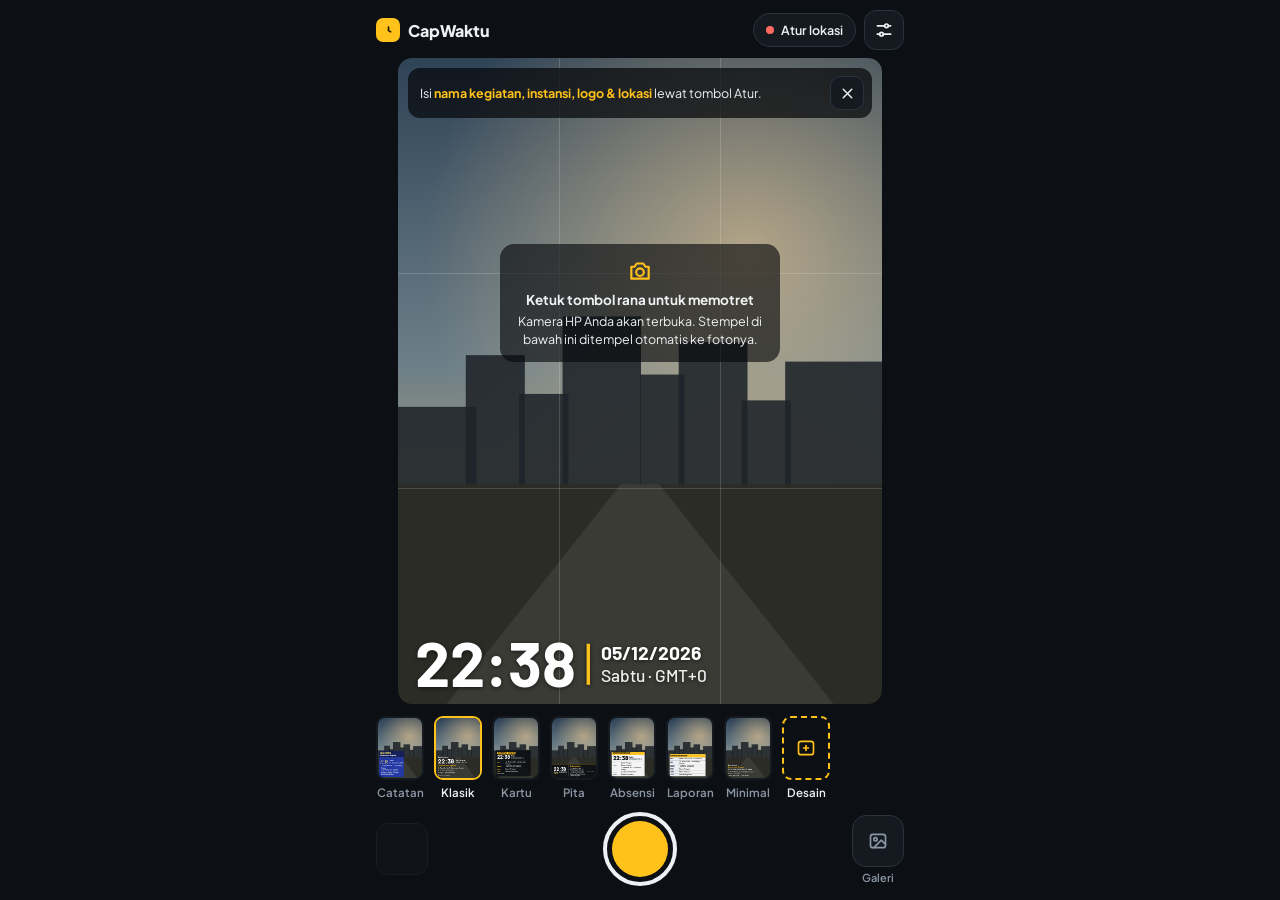
==== index.html @ 161a7d28 "Add files via upload" ====
<!doctype html>
<html lang="id">
<head>
<meta charset="utf-8">
<meta name="viewport" content="width=device-width,initial-scale=1,viewport-fit=cover">
<title>CapWaktu</title>
<meta name="claude:viewport-fit-sides" content="cover">
<meta name="description" content="Kamera dengan stempel waktu, tanggal, lokasi GPS, logo dan catatan kegiatan.">
<meta name="theme-color" content="#0c0f13">
<meta name="mobile-web-app-capable" content="yes">
<meta name="apple-mobile-web-app-capable" content="yes">
<meta name="apple-mobile-web-app-title" content="CapWaktu">
<meta name="apple-mobile-web-app-status-bar-style" content="black-translucent">
<link rel="manifest" href="./manifest.webmanifest" data-pwa>
<link rel="icon" type="image/png" href="./icons/favicon.png" data-pwa>
<link rel="apple-touch-icon" href="./icons/apple-touch-icon.png" data-pwa>
  <script type="module" crossorigin src="./assets/index-JF1z8cP9.js"></script>
  <link rel="stylesheet" crossorigin href="./assets/style-B7QjRZEV.css">
</head>
<body>
<div class="app" id="app">
  <header class="top" id="top">
    <div class="brand"><span class="mark"><svg viewBox="0 0 24 24"><path d="M12 6.5V12l3.5 2.2"/></svg></span><span class="brand-name">CapWaktu</span></div>
    <button class="install" id="installBtn" type="button" hidden><svg class="i" viewBox="0 0 24 24"><path d="M12 4v10M8 10l4 4 4-4M6 20h12"/></svg>Pasang</button>
    <button class="chip" id="locChip" type="button" data-state="wait" aria-label="Status lokasi, buka pengaturan lokasi"><span class="dot"></span><span id="locText">Mencari GPS…</span></button>
    <button class="icon-btn" id="openSet" type="button" aria-label="Atur isi stempel"><svg class="i" viewBox="0 0 24 24"><path d="M4 7h9M17 7h3M4 17h3M11 17h9"/><circle cx="15" cy="7" r="2.2"/><circle cx="9" cy="17" r="2.2"/></svg></button>
  </header>

  <main class="stage" id="stage">
    <div class="frame" id="frame">
      <canvas id="backdrop" aria-hidden="true"></canvas>
      <video id="video" playsinline muted hidden></video>
      <div class="grid" aria-hidden="true"></div>
      <canvas id="overlay" role="img" aria-label="Pratinjau stempel waktu dan lokasi"></canvas>
      <div class="nocam" id="noCam">
        <svg class="i" viewBox="0 0 24 24"><path d="M4 8h3l2-3h6l2 3h3v11H4z"/><circle cx="12" cy="13" r="3.5"/></svg>
        <b>Ketuk tombol rana untuk memotret</b>
        Kamera HP Anda akan terbuka. Stempel di bawah ini ditempel otomatis ke fotonya.
      </div>
      <button class="time-badge" id="timeBadge" type="button" hidden aria-label="Waktu manual aktif, ketuk untuk mengubah"><svg class="i" viewBox="0 0 24 24"><circle cx="12" cy="12" r="8.5"/><path d="M12 7.5V12l3 2"/></svg><span id="timeBadgeText">Waktu manual</span></button>
      <div class="tip" id="tip" hidden>
        <button class="go" id="tipGo" type="button">Isi <b>nama kegiatan, instansi, logo &amp; lokasi</b> lewat tombol Atur.</button>
        <button class="icon-btn sm" id="tipX" type="button" aria-label="Tutup petunjuk"><svg class="i" viewBox="0 0 24 24"><path d="M6 6l12 12M18 6L6 18"/></svg></button>
      </div>
      <button class="icon-btn flip" id="flipBtn" type="button" aria-label="Ganti kamera depan/belakang" hidden><svg class="i" viewBox="0 0 24 24"><path d="M20 11a8 8 0 0 0-14.3-4.9L4 8M4 3v5h5M4 13a8 8 0 0 0 14.3 4.9L20 16M20 21v-5h-5"/></svg></button>
      <div class="busy" id="busy" hidden><span>Memproses foto…</span></div>
      <div class="flash" id="flash"></div>
    </div>
  </main>

  <div class="tpls" id="tplStrip" aria-label="Pilih template stempel"></div>

  <div class="controls">
    <button class="thumb" id="thumbBtn" type="button" aria-label="Lihat hasil foto" disabled><img id="thumbImg" alt="" hidden><span class="count" id="thumbCount" hidden>0</span></button>
    <button class="shutter" id="shutter" type="button" aria-label="Ambil foto"><span></span></button>
    <div class="side-r">
      <button class="icon-btn" id="galBtn" type="button" aria-label="Pilih foto dari galeri"><svg class="i" viewBox="0 0 24 24"><rect x="3" y="4" width="18" height="16" rx="3"/><circle cx="9" cy="10" r="2"/><path d="M21 16l-5-5-9 9"/></svg></button>
      Galeri
    </div>
  </div>

  <input type="file" id="camInput" accept="image/*" capture="environment" hidden>
  <input type="file" id="galInput" accept="image/*" multiple hidden>
  <input type="file" id="logoInput" accept="image/*" hidden>
</div>

<!-- settings sheet -->
<div class="sheet-wrap" id="settings" hidden>
  <div class="scrim" data-close></div>
  <section class="sheet" role="dialog" aria-modal="true" aria-labelledby="setTitle">
    <div class="sheet-head">
      <h2 id="setTitle">Isi stempel</h2>
      <button class="btn sm" id="toShare" type="button"><svg class="i" viewBox="0 0 24 24"><circle cx="18" cy="5.5" r="2.5"/><circle cx="6" cy="12" r="2.5"/><circle cx="18" cy="18.5" r="2.5"/><path d="M8.2 10.8l7.6-4.1M8.2 13.2l7.6 4.1"/></svg>Bagikan</button>
      <button class="btn primary sm" id="setDone" type="button" data-close>Selesai</button>
    </div>
    <div class="sheet-body">
      <fieldset class="group" id="tplFieldsGroup" hidden>
        <legend id="tplFieldsTitle">Isian template</legend>
        <div class="stack-col" id="tplFields"></div>
      </fieldset>

      <fieldset class="group" id="timeGroup">
        <legend>Waktu</legend>
        <div class="seg" id="timeSeg">
          <button type="button" data-mode="auto" aria-pressed="true">Otomatis</button>
          <button type="button" data-mode="manual" aria-pressed="false">Manual</button>
        </div>
        <div class="two" id="timeFields" hidden>
          <label class="field">Tanggal<input id="f_date" type="date"></label>
          <label class="field">Jam<input id="f_time" type="time"></label>
        </div>
        <button class="btn sm" id="timeNow" type="button" hidden>Isi dengan waktu sekarang</button>
        <p class="note" id="timeNote"></p>
      </fieldset>

      <fieldset class="group">
        <legend>Kegiatan</legend>
        <label class="field">Judul / nama kegiatan<input id="f_title" type="text" placeholder="mis. Distribusi MBG" autocomplete="off"></label>
        <label class="field">Petugas<input id="f_petugas" type="text" placeholder="Nama petugas" autocomplete="off"></label>
        <label class="field">Catatan<textarea id="f_note" rows="2" placeholder="mis. Menu hari ini: nasi, ayam, sayur bening"></textarea></label>
      </fieldset>

      <fieldset class="group">
        <legend>Instansi</legend>
        <label class="field">Nama instansi<input id="f_instansi" type="text" placeholder="mis. SPPG Desa Sukamaju" autocomplete="off"></label>
        <div class="logo-row">
          <div class="logo-prev" id="logoPrev">Logo</div>
          <button class="btn sm" id="logoBtn" type="button">Unggah logo</button>
          <button class="btn sm ghost" id="logoDel" type="button" hidden>Hapus logo</button>
        </div>
      </fieldset>

      <fieldset class="group" id="locGroup">
        <legend>Lokasi</legend>
        <div class="seg" id="modeSeg">
          <button type="button" data-mode="auto" aria-pressed="false">GPS otomatis</button>
          <button type="button" data-mode="manual" aria-pressed="false">Manual</button>
        </div>
        <p class="note" id="gpsNote"></p>
        <label class="field">Alamat / nama lokasi<textarea id="f_address" rows="3" placeholder="mis. Jl. Merdeka No. 12, Desa Sukamaju, Kec. Cibeber, Kab. Cianjur"></textarea></label>
        <button class="btn sm" id="geoBtn" type="button" hidden><svg class="i" viewBox="0 0 24 24"><circle cx="12" cy="12" r="7"/><path d="M12 2v3M12 19v3M2 12h3M19 12h3"/></svg>Isi alamat dari GPS</button>
        <div class="two">
          <label class="field">Latitude<input id="f_lat" type="text" inputmode="decimal" placeholder="-6.200000" autocomplete="off"></label>
          <label class="field">Longitude<input id="f_lng" type="text" inputmode="decimal" placeholder="106.816666" autocomplete="off"></label>
        </div>
        <p class="note" id="coordHint">Koordinat boleh dikosongkan. Bisa ditempel langsung dari Google Maps (contoh: -6.175392, 106.827153).</p>
        <div class="row">
          <input id="f_placeName" type="text" placeholder="Nama tempat, mis. Dapur SPPG" autocomplete="off" aria-label="Nama tempat untuk disimpan">
          <button class="btn sm" id="savePlace" type="button">Simpan tempat</button>
        </div>
        <div class="places" id="places"></div>
      </fieldset>

      <fieldset class="group">
        <legend>Tampilan</legend>
        <div class="lbl">Warna aksen</div>
        <div class="swatches" id="swatches"></div>
        <div class="lbl">Posisi stempel</div>
        <div class="seg" id="posSeg"></div>
        <div class="lbl"><span>Ukuran stempel</span><span id="scaleVal">100%</span></div>
        <input type="range" id="f_scale" min="70" max="150" step="5" value="100" aria-label="Ukuran stempel">
        <div class="lbl">Format tanggal</div>
        <div class="seg" id="dateSeg"></div>
        <div class="lbl">Tampilkan di stempel</div>
        <div class="toggles" id="toggles"></div>
      </fieldset>

      <fieldset class="group">
        <legend>Penyimpanan</legend>
        <button class="switch" id="autoSave" type="button" role="switch" aria-checked="true"><span>Simpan otomatis ke HP setelah memotret</span><i aria-hidden="true"></i></button>
        <p class="note" id="saveNote"></p>
      </fieldset>

      <fieldset class="group" id="shareGroup">
        <legend>Bagikan template</legend>
        <p class="note">Kirim template beserta isinya ke rekan kerja. Rekan cukup membuka link di HP-nya, lalu ketuk <b>Pakai template ini</b>.</p>
        <label class="field">Template yang dibagikan<select id="shareTpl"></select></label>
        <div class="lbl">Ikut dibagikan</div>
        <div class="toggles" id="shareInc"></div>
        <p class="note">Selalu ikut: desain, warna, posisi, ukuran, format tanggal, dan bagian yang ditampilkan. Lokasi tidak ikut.</p>
        <div class="row">
          <button class="btn primary grow" id="shareGo" type="button">Bagikan…</button>
          <button class="btn" id="shareCopy" type="button">Salin link</button>
          <button class="btn" id="shareFile" type="button">File</button>
        </div>
        <textarea class="code" id="shareOut" rows="3" readonly hidden aria-label="Link atau kode template"></textarea>
      </fieldset>

      <fieldset class="group">
        <legend>Template saya</legend>
        <div class="places" id="myTpls"></div>
        <button class="btn sm" id="toStudio" type="button">Buka studio desain</button>
      </fieldset>
    </div>
  </section>
</div>

<!-- design studio: generator and ways to design your own -->
<div class="sheet-wrap" id="studio" hidden>
  <div class="scrim" data-sclose></div>
  <section class="sheet" role="dialog" aria-modal="true" aria-labelledby="stTitle">
    <div class="sheet-head">
      <h2 id="stTitle">Studio desain</h2>
      <button class="btn sm" id="stClose" type="button" data-sclose>Tutup</button>
    </div>
    <div class="sheet-body">
      <fieldset class="group">
        <legend>Generator desain</legend>
        <p class="note">Tanpa login dan tetap jalan tanpa internet. Pilih warna, ketuk desain yang disukai, lalu pakai langsung atau rapikan dulu di editor.</p>
        <div class="pal-row" id="genPal"></div>
        <div class="gen-grid" id="genGrid"></div>
        <div class="row">
          <button class="btn" id="genMore" type="button">Acak lagi</button>
          <button class="btn primary grow" id="genUse" type="button" disabled>Pakai</button>
          <button class="btn" id="genEdit" type="button" disabled>Edit</button>
        </div>
      </fieldset>
      <fieldset class="group">
        <legend>Rancang sendiri</legend>
        <div class="opt-list">
          <button class="opt" id="optBlank" type="button"><b>Editor desain</b><span>Susun jam, tanggal, lokasi, bentuk, ikon, dan logo sesuka Anda. Geser dengan jari, atur warna dan huruf.</span></button>
          <button class="opt" id="optTrace" type="button"><b>Jiplak dari gambar contoh</b><span>Pakai screenshot Timemark atau desain lain sebagai panduan transparan. Warna bisa diambil langsung dari contoh, lalu taruh teks otomatis di atasnya.</span></button>
          <button class="opt" id="optCanva" type="button"><b>Impor dari Canva / aplikasi desain</b><span>Desain latar stempel di Canva, PicsArt, atau aplikasi lain, unduh sebagai PNG/JPG/SVG, lalu jam dan lokasi otomatis ditaruh di atasnya.</span></button>
        </div>
      </fieldset>
      <fieldset class="group">
        <legend>Impor desain / template</legend>
        <p class="note">Dari file (.txt / .json), link, atau kode yang dibagikan dari CapWaktu lain.</p>
        <button class="btn sm" id="stFileBtn" type="button">Pilih file desain</button>
        <textarea class="code" id="stCode" rows="3" placeholder="Tempel link atau kode CAPWAKTU…" aria-label="Link atau kode template"></textarea>
        <button class="btn sm" id="stImport" type="button">Impor</button>
      </fieldset>
    </div>
  </section>
</div>
<!-- a template shared by a colleague -->
<div class="sheet-wrap" id="shareIn" hidden>
  <div class="scrim" data-iclose></div>
  <section class="sheet" role="dialog" aria-modal="true" aria-labelledby="inTitle">
    <div class="sheet-head">
      <h2 id="inTitle">Template dari rekan</h2>
      <button class="btn sm" type="button" data-iclose>Batal</button>
    </div>
    <div class="sheet-body">
      <canvas class="in-prev" id="inPrev" width="600" height="450" role="img" aria-label="Pratinjau template"></canvas>
      <p class="note" id="inInfo"></p>
      <button class="btn primary" id="inUse" type="button">Pakai template ini</button>
    </div>
  </section>
</div>
<input type="file" id="stFile" accept=".txt,.json,text/plain,application/json" hidden>
<input type="file" id="imgPick" accept="image/png,image/jpeg,image/webp,image/svg+xml,image/*" hidden>

<!-- design editor -->
<div class="editor" id="editor" hidden role="dialog" aria-modal="true" aria-label="Editor desain">
  <div class="ed-top">
    <button class="icon-btn" id="edBack" type="button" aria-label="Tutup editor"><svg class="i" viewBox="0 0 24 24"><path d="M15 5l-7 7 7 7"/></svg></button>
    <input class="ed-name" id="edName" type="text" aria-label="Nama desain" autocomplete="off">
    <button class="icon-btn sm" id="edUndo" type="button" aria-label="Urungkan"><svg class="i" viewBox="0 0 24 24"><path d="M9 14L4 9l5-5M4 9h10a6 6 0 0 1 0 12h-3"/></svg></button>
    <button class="icon-btn sm" id="edRedo" type="button" aria-label="Ulangi"><svg class="i" viewBox="0 0 24 24"><path d="M15 14l5-5-5-5M20 9H10a6 6 0 0 0 0 12h3"/></svg></button>
    <button class="btn primary sm" id="edSave" type="button">Simpan</button>
  </div>
  <div class="ed-stage" id="edStage">
    <canvas id="edCanvas"></canvas>
    <div class="ed-sel" id="edSel" hidden><span class="ed-handle" id="edHandle" aria-hidden="true"></span></div>
    <div class="ed-hint" id="edHint" hidden></div>
  </div>
  <div class="ed-tabs" id="edTabs" role="tablist">
    <button type="button" role="tab" data-tab="add">Tambah</button>
    <button type="button" role="tab" data-tab="prop">Ubah</button>
    <button type="button" role="tab" data-tab="layers">Lapisan</button>
    <button type="button" role="tab" data-tab="board">Kanvas</button>
  </div>
  <div class="ed-panel" id="edPanel"></div>
</div>

<!-- crop: pick the stamp area on an example -->
<div class="crop" id="crop" hidden role="dialog" aria-modal="true" aria-label="Pilih area stempel">
  <div class="ed-top">
    <button class="icon-btn" id="cropBack" type="button" aria-label="Batal"><svg class="i" viewBox="0 0 24 24"><path d="M15 5l-7 7 7 7"/></svg></button>
    <b class="crop-title">Pilih area stempel</b>
    <button class="btn sm" id="cropAll" type="button">Semua</button>
    <button class="btn primary sm" id="cropOk" type="button">Pakai</button>
  </div>
  <div class="crop-stage" id="cropStage">
    <img id="cropImg" alt="Gambar contoh">
    <div class="crop-box" id="cropBox"><span class="ed-handle" id="cropHandle" aria-hidden="true"></span></div>
  </div>
  <p class="note crop-note">Geser kotak ke stempel pada contoh, tarik bulatan kuning untuk mengubah ukuran.</p>
</div>

<!-- result viewer -->
<div class="viewer" id="viewer" hidden role="dialog" aria-modal="true" aria-label="Hasil foto">
  <div class="v-top">
    <button class="icon-btn" id="vClose" type="button" aria-label="Kembali ke kamera"><svg class="i" viewBox="0 0 24 24"><path d="M15 5l-7 7 7 7"/></svg></button>
    <span class="v-count" id="vCount">1 / 1</span>
    <button class="btn ghost sm" id="vDel" type="button"><svg class="i" viewBox="0 0 24 24"><path d="M4 7h16M10 11v6M14 11v6M6 7l1 13h10l1-13M9 7V4h6v3"/></svg><span>Hapus</span></button>
  </div>
  <div class="v-stage"><img id="vImg" alt="Foto dengan stempel waktu dan lokasi"></div>
  <p class="v-meta" id="vMeta"></p>
  <div class="v-actions">
    <button class="icon-btn" id="vPrev" type="button" aria-label="Foto sebelumnya"><svg class="i" viewBox="0 0 24 24"><path d="M15 5l-7 7 7 7"/></svg></button>
    <button class="btn primary grow" id="vSave" type="button"><svg class="i" viewBox="0 0 24 24"><path d="M12 4v11M7 10l5 5 5-5M5 20h14"/></svg><span>Simpan ke HP</span></button>
    <button class="btn" id="vShare" type="button" hidden><svg class="i" viewBox="0 0 24 24"><path d="M12 3v12M7 8l5-5 5 5M5 14v5a2 2 0 0 0 2 2h10a2 2 0 0 0 2-2v-5"/></svg>Bagikan</button>
    <button class="icon-btn" id="vNext" type="button" aria-label="Foto berikutnya"><svg class="i" viewBox="0 0 24 24"><path d="M9 5l7 7-7 7"/></svg></button>
  </div>
  <p class="v-tip" id="vTip">Foto hanya ada di halaman ini sampai Anda menyimpannya. Jika tombol Simpan tidak bekerja, tekan lama foto lalu pilih "Simpan gambar".</p>
</div>

<div class="toast" id="toast" role="status" aria-live="polite" hidden><span id="toastMsg"></span><button id="toastAct" type="button" hidden></button></div>
</body>
</html>
---- assets/style-B7QjRZEV.css ----
@font-face{font-family:Barlow;font-style:normal;font-weight:500;font-display:swap;src:url(./barlow-latin-500-normal-BRhHB0xN.woff2)format("woff2")}@font-face{font-family:Barlow;font-style:normal;font-weight:600;font-display:swap;src:url(./barlow-latin-600-normal-DMnFtVx9.woff2)format("woff2")}@font-face{font-family:Barlow;font-style:normal;font-weight:700;font-display:swap;src:url(./barlow-latin-700-normal-Bku5AOSK.woff2)format("woff2")}@font-face{font-family:Barlow;font-style:normal;font-weight:800;font-display:swap;src:url(./barlow-latin-800-normal-B50OFIWa.woff2)format("woff2")}@font-face{font-family:Barlow Condensed;font-style:normal;font-weight:600;font-display:swap;src:url(./barlow-condensed-latin-600-normal-BN11TKSn.woff2)format("woff2")}@font-face{font-family:Barlow Condensed;font-style:normal;font-weight:700;font-display:swap;src:url(./barlow-condensed-latin-700-normal-B9NQhHK3.woff2)format("woff2")}@font-face{font-family:Plus Jakarta Sans;font-style:normal;font-weight:200 800;font-display:swap;src:url(./plus-jakarta-sans-latin-wght-normal-BD2oGHtS.woff2)format("woff2")}@font-face{font-family:Bebas Neue;font-style:normal;font-weight:400;font-display:swap;src:url(./bebas-neue-latin-400-normal-9mHNbWWO.woff2)format("woff2")}@font-face{font-family:Montserrat;font-style:normal;font-weight:100 900;font-display:swap;src:url(./montserrat-latin-wght-normal-l_AIctKy.woff2)format("woff2")}@font-face{font-family:Oswald;font-style:normal;font-weight:200 700;font-display:swap;src:url(./oswald-latin-wght-normal-CzS3kehr.woff2)format("woff2")}@font-face{font-family:Playfair Display;font-style:normal;font-weight:400 900;font-display:swap;src:url(./playfair-display-latin-wght-normal-BOwq7MWX.woff2)format("woff2")}@font-face{font-family:Roboto Mono;font-style:normal;font-weight:100 700;font-display:swap;src:url(./roboto-mono-latin-wght-normal-CZtBPCCa.woff2)format("woff2")}@font-face{font-family:Teko;font-style:normal;font-weight:300 700;font-display:swap;src:url(./teko-latin-wght-normal-H1GeW4pj.woff2)format("woff2")}@font-face{font-family:Roboto Condensed;font-style:normal;font-weight:400;font-display:swap;src:url(./roboto-condensed-latin-400-normal-BICmKrXV.woff2)format("woff2")}@font-face{font-family:Roboto Condensed;font-style:normal;font-weight:700;font-display:swap;src:url(./roboto-condensed-latin-700-normal-DRbp0YnP.woff2)format("woff2")}@font-face{font-family:Saira Extra Condensed;font-style:normal;font-weight:400;font-display:swap;src:url(./saira-extra-condensed-latin-400-normal-ClYjhj9g.woff2)format("woff2")}:root{--ink:#0c0f13;--ink-deep:#06080a;--panel:#151a21;--panel-2:#1d242d;--line:#2b333e;--fg:#eef1f4;--muted:#8b96a4;--accent:#ffc21a;--accent-ink:#1b1500;--ok:#3ddc84;--warn:#ffb547;--bad:#ff6b5e;--font-ui:"Plus Jakarta Sans", system-ui, -apple-system, "Segoe UI", Roboto, sans-serif;--font-num:"Barlow", "Roboto Condensed", system-ui, sans-serif;--lightningcss-light: ;--lightningcss-dark:initial;color-scheme:dark}*,:before,:after{box-sizing:border-box}[hidden]{display:none!important}html{box-sizing:border-box;background:var(--ink);height:100%}:root{padding-top:env(safe-area-inset-top,0px);padding-bottom:env(safe-area-inset-bottom,0px)}img{max-width:100%}body{background:var(--ink);height:100%;color:var(--fg);font-family:var(--font-ui);-webkit-tap-highlight-color:transparent;margin:0;font-size:14px;overflow:hidden}button{font:inherit;color:inherit;cursor:pointer;background:0 0;border:0;padding:0}button:disabled{cursor:default;opacity:.4}:focus-visible{outline:2px solid var(--accent);outline-offset:2px}svg.i{fill:none;stroke:currentColor;stroke-width:2px;stroke-linecap:round;stroke-linejoin:round;flex:none;width:20px;height:20px}.sheet-wrap{z-index:40;justify-content:center;align-items:flex-end;display:flex;position:fixed;top:0;bottom:0;left:0;right:0}.scrim{background:#0009;position:absolute;top:0;bottom:0;left:0;right:0}.sheet{width:100%;max-width:560px;max-height:calc(100% - env(safe-area-inset-top,0px) - 24px);background:var(--panel);border:1px solid var(--line);padding-bottom:env(safe-area-inset-bottom,0px);border-bottom:0;border-radius:20px 20px 0 0;flex-direction:column;display:flex;position:relative}.sheet-head{padding-block-start:14px;padding-block-end:10px;padding-left:max(16px, env(safe-area-inset-left,0px));padding-right:max(16px, env(safe-area-inset-right,0px));border-bottom:1px solid var(--line);justify-content:space-between;align-items:center;gap:12px;display:flex}.sheet-head h2{margin:0;font-size:17px;font-weight:800}.sheet-body{overscroll-behavior:contain;padding-block-start:16px;padding-block-end:28px;padding-left:max(16px, env(safe-area-inset-left,0px));padding-right:max(16px, env(safe-area-inset-right,0px));flex-direction:column;gap:22px;display:flex;overflow-y:auto}fieldset.group{border:0;flex-direction:column;gap:12px;min-width:0;margin:0;padding:0;display:flex}legend{letter-spacing:.09em;text-transform:uppercase;color:var(--accent);margin-bottom:10px;padding:0;font-size:11px;font-weight:800}.field{color:var(--muted);flex-direction:column;gap:6px;min-width:0;font-size:12.5px;font-weight:600;display:flex}.field input,.field textarea,.row input{background:var(--panel-2);border:1px solid var(--line);width:100%;min-width:0;color:var(--fg);font:500 16px/1.35 var(--font-ui);resize:vertical;border-radius:10px;padding:10px 12px}.field input:disabled{opacity:.7}.field input[aria-invalid=true]{border-color:var(--bad)}.two{grid-template-columns:1fr 1fr;gap:10px;display:grid}.row{align-items:center;gap:8px;display:flex}.row input{flex:1}.seg{background:var(--panel-2);border:1px solid var(--line);border-radius:11px;gap:3px;padding:3px;display:flex}.seg button{color:var(--muted);border-radius:8px;flex:1;padding:8px 6px;font-size:13px;font-weight:700}.seg button[aria-pressed=true]{background:var(--fg);color:var(--ink)}.swatches{flex-wrap:wrap;gap:12px;display:flex}.swatch{border:2px solid #ffffff2e;border-radius:50%;width:34px;height:34px}.swatch[aria-pressed=true]{outline:2px solid var(--fg);outline-offset:3px}.toggles{flex-wrap:wrap;gap:8px;display:flex}.tog{border:1px solid var(--line);color:var(--muted);border-radius:999px;padding:8px 13px;font-size:13px;font-weight:600}.tog[aria-pressed=true]{border-color:var(--accent);color:var(--fg);background:#ffc21a21}.btn{background:var(--panel-2);border:1px solid var(--line);white-space:nowrap;border-radius:11px;justify-content:center;align-items:center;gap:8px;height:42px;padding:0 14px;font-size:13.5px;font-weight:700;display:inline-flex}.btn.primary{background:var(--accent);border-color:var(--accent);color:var(--accent-ink)}.btn.ghost{background:0 0;border-color:#0000}.btn.grow{flex:1}.btn.sm{height:34px;padding:0 11px;font-size:12.5px}.note{color:var(--muted);margin:0;font-size:12.5px;line-height:1.5}.note.warn{color:var(--warn)}.note.ok{color:var(--ok)}.lbl{color:var(--muted);justify-content:space-between;font-size:12.5px;font-weight:600;display:flex}input[type=range]{width:100%;accent-color:var(--accent)}.logo-row{flex-wrap:wrap;align-items:center;gap:10px;display:flex}.logo-prev{background:var(--panel-2);border:1px dashed var(--line);width:58px;height:58px;color:var(--muted);border-radius:12px;place-items:center;font-size:11px;display:grid;overflow:hidden}.logo-prev img{max-width:100%;max-height:100%;display:block}.places{flex-direction:column;gap:6px;display:flex}.place{background:var(--panel-2);border:1px solid var(--line);border-radius:12px;align-items:center;gap:8px;padding:8px 8px 8px 12px;display:flex}.place.on{border-color:var(--accent)}.p-main{text-align:left;flex-direction:column;flex:1;gap:2px;min-width:0;display:flex}.p-name{font-size:14px;font-weight:700}.p-addr{color:var(--muted);white-space:nowrap;text-overflow:ellipsis;font-size:12px;overflow:hidden}.mytpl{background:var(--panel-2);border:1px solid var(--line);border-radius:12px;align-items:center;gap:6px;padding:8px 8px 8px 12px;display:flex}.mytpl .n{white-space:nowrap;text-overflow:ellipsis;flex:1;min-width:0;font-weight:700;overflow:hidden}.mytpl.on{border-color:var(--accent)}textarea.code{background:var(--panel-2);border:1px solid var(--line);width:100%;color:var(--fg);resize:vertical;border-radius:10px;padding:10px 12px;font:500 12px/1.45 ui-monospace,Menlo,Consolas,monospace}a.link{color:var(--accent);font-weight:700}.stack-col{flex-direction:column;gap:12px;display:flex}.sheet-head h2{white-space:nowrap;text-overflow:ellipsis;flex:1;min-width:0;overflow:hidden}.field select{background:var(--panel-2);border:1px solid var(--line);width:100%;min-width:0;color:var(--fg);font:600 16px/1.35 var(--font-ui);border-radius:10px;padding:10px 12px}.field input[type=date],.field input[type=time]{--lightningcss-light: ;--lightningcss-dark:initial;color-scheme:dark;min-height:44px}.switch{background:var(--panel-2);border:1px solid var(--line);text-align:left;border-radius:12px;justify-content:space-between;align-items:center;gap:14px;width:100%;padding:12px 14px;font-size:14px;font-weight:700;display:flex}.switch i{background:var(--line);border-radius:999px;flex:none;width:44px;height:26px;transition:background .15s;position:relative}.switch i:after{content:"";background:var(--fg);border-radius:50%;width:20px;height:20px;transition:transform .15s;position:absolute;top:3px;left:3px}.switch[aria-checked=true] i{background:var(--accent)}.switch[aria-checked=true] i:after{background:var(--accent-ink);transform:translate(18px)}.in-prev{aspect-ratio:4/3;border:1px solid var(--line);background:var(--ink-deep);border-radius:12px;width:100%;height:auto}.app{max-width:560px;height:100%;padding-left:max(16px, env(safe-area-inset-left,0px));padding-right:max(16px, env(safe-area-inset-right,0px));grid-template:"top""stage"minmax(0,1fr)"tpls""controls"/minmax(0,1fr);margin:0 auto;display:grid}.top{grid-area:top}.stage{grid-area:stage}.tpls{grid-area:tpls}.controls{grid-area:controls}.top{align-items:center;gap:8px;min-width:0;padding-block-start:10px;padding-block-end:8px;display:flex}.install{background:var(--accent);height:34px;color:var(--accent-ink);border-radius:999px;flex:none;align-items:center;gap:6px;padding:0 12px;font-size:12.5px;font-weight:800;display:inline-flex}.install svg.i{stroke-width:2.4px;width:16px;height:16px}@media (max-width:400px){.top.can-install .brand-name{display:none}}.brand{letter-spacing:-.01em;white-space:nowrap;align-items:center;gap:8px;margin-right:auto;font-size:16px;font-weight:800;display:flex}.brand .mark{background:var(--accent);border-radius:7px;place-items:center;width:24px;height:24px;display:grid}.brand .mark svg{width:15px;height:15px;stroke:var(--accent-ink);stroke-width:2.6px;fill:none;stroke-linecap:round}.chip{background:var(--panel);border:1px solid var(--line);border-radius:999px;align-items:center;gap:7px;min-width:0;max-width:56vw;height:34px;padding:0 12px;font-size:12.5px;font-weight:600;display:inline-flex}.chip span:last-child{white-space:nowrap;text-overflow:ellipsis;overflow:hidden}.dot{background:var(--muted);border-radius:50%;flex:none;width:8px;height:8px}.chip[data-state=ok] .dot{background:var(--ok)}.chip[data-state=wait] .dot{background:var(--warn);animation:1.2s ease-in-out infinite pulse}.chip[data-state=manual] .dot{background:var(--accent)}.chip[data-state=none] .dot{background:var(--bad)}@keyframes pulse{50%{opacity:.3}}.icon-btn{background:var(--panel);border:1px solid var(--line);border-radius:12px;flex:none;place-items:center;width:40px;height:40px;display:grid}.icon-btn.sm{border-radius:10px;width:34px;height:34px}.icon-btn.sm svg.i{width:17px;height:17px}.stage{flex:1;place-items:center;min-height:0;display:grid}.frame{background:var(--ink-deep);border-radius:14px;width:300px;height:400px;position:relative;overflow:hidden}.frame canvas,.frame video{width:100%;height:100%;display:block;position:absolute;top:0;bottom:0;left:0;right:0}.frame video{object-fit:fill}.frame video.mirror{transform:scaleX(-1)}.grid{pointer-events:none;position:absolute;top:0;bottom:0;left:0;right:0}.grid:before,.grid:after{content:"";border-style:solid;border-color:#ffffff29;position:absolute}.grid:before{border-width:0 1px;width:33.333%;top:0;bottom:0;left:33.333%}.grid:after{border-width:1px 0;height:33.333%;top:33.333%;left:0;right:0}.nocam{text-align:center;-webkit-backdrop-filter:blur(6px);width:min(78%,280px);color:var(--fg);background:#06080a9e;border-radius:14px;padding:14px 16px;font-size:12.5px;line-height:1.45;position:absolute;top:38%;left:50%;transform:translate(-50%,-50%)}.nocam svg.i{width:26px;height:26px;color:var(--accent);margin:0 auto 6px;display:block}.nocam b{margin-bottom:2px;font-size:13.5px;display:block}.flip{background:#06080a8c;border-color:#ffffff2e;position:absolute;top:10px;right:10px}.tip{-webkit-backdrop-filter:blur(6px);background:#06080ab8;border-radius:12px;align-items:center;gap:8px;padding:8px 8px 8px 12px;font-size:12.5px;line-height:1.35;display:flex;position:absolute;top:10px;left:10px;right:10px}.frame.live .tip{right:60px}.tip button.go{text-align:left;flex:1}.tip button.go b{color:var(--accent)}.busy{background:#06080a8c;place-items:center;font-size:13px;font-weight:700;display:grid;position:absolute;top:0;bottom:0;left:0;right:0}.busy span{background:#06080acc;border-radius:999px;padding:10px 16px}.flash{opacity:0;pointer-events:none;background:#fff;position:absolute;top:0;bottom:0;left:0;right:0}.flash.on{animation:.35s ease-out flash}@keyframes flash{0%{opacity:.85}to{opacity:0}}.tpls{scrollbar-width:none;gap:10px;min-width:0;padding-block-start:12px;padding-block-end:4px;display:flex;overflow-x:auto}.tpls::-webkit-scrollbar{display:none}.tpl{color:var(--muted);flex-direction:column;flex:none;align-items:center;gap:5px;font-size:11.5px;font-weight:600;display:flex}.tpl canvas{background:var(--panel);border:2px solid #0000;border-radius:9px;width:48px;height:64px;display:block}.tpl>span:last-child{white-space:nowrap;text-overflow:ellipsis;max-width:64px;overflow:hidden}.tpl[aria-pressed=true]{color:var(--fg)}.tpl[aria-pressed=true] canvas{border-color:var(--accent)}.tpl.add{color:var(--fg)}.tpl .add-box{border:2px dashed var(--accent);width:48px;height:64px;color:var(--accent);border-radius:9px;place-items:center;display:grid}.controls{grid-template-columns:1fr auto 1fr;align-items:center;padding-block-start:8px;padding-block-end:14px;display:grid}.thumb{background:var(--panel);border:1px solid var(--line);border-radius:12px;justify-self:start;width:52px;height:52px;position:relative;overflow:hidden}.thumb img{object-fit:cover;width:100%;height:100%;display:block}.thumb .count{background:var(--accent);min-width:18px;height:18px;color:var(--accent-ink);border-radius:9px;place-items:center;padding:0 5px;font-size:11px;font-weight:800;display:grid;position:absolute;bottom:3px;right:3px}.shutter{border:4px solid var(--fg);border-radius:50%;place-items:center;width:74px;height:74px;display:grid}.shutter span{background:var(--accent);border-radius:50%;width:56px;height:56px;transition:transform .12s}.shutter:active span{transform:scale(.88)}.shutter.busy span{animation:1s ease-in-out infinite pulse}.side-r{color:var(--muted);flex-direction:column;justify-self:end;align-items:center;gap:4px;font-size:11px;font-weight:600;display:flex}.side-r .icon-btn{border-radius:14px;width:52px;height:52px}@media (orientation:landscape) and (max-height:600px){.app{grid-template:"top top""stage controls"minmax(0,1fr)"tpls controls"/minmax(0,1fr) auto;column-gap:16px;max-width:none}.top{padding-block-start:6px;padding-block-end:4px}.tpls{padding-block-start:8px;padding-block-end:6px}.tpl span{display:none}.controls{flex-direction:column;justify-content:space-evenly;align-items:center;gap:10px;padding-block-start:4px;padding-block-end:8px;display:flex}.side-r{gap:0;font-size:0}.toast{bottom:calc(16px + env(safe-area-inset-bottom,0px))}}.time-badge{z-index:2;border:1px solid var(--accent);max-width:calc(100% - 76px);height:32px;color:var(--fg);-webkit-backdrop-filter:blur(6px);background:#06080ab8;border-radius:999px;align-items:center;gap:6px;padding:0 11px;font-size:12.5px;font-weight:700;display:inline-flex;position:absolute;top:10px;left:10px}.time-badge .i{width:16px;height:16px;color:var(--accent);flex:none}.time-badge span{white-space:nowrap;text-overflow:ellipsis;overflow:hidden}.time-badge.warn{border-color:var(--warn)}.time-badge.warn .i{color:var(--warn)}.time-badge:not([hidden])~.tip{top:50px}.pal-row{scrollbar-width:none;gap:6px;min-width:0;padding-bottom:4px;display:flex;overflow-x:auto}.pal-row::-webkit-scrollbar{display:none}.pal{border:1px solid var(--line);background:var(--panel-2);height:32px;color:var(--muted);white-space:nowrap;border-radius:999px;flex:none;align-items:center;gap:5px;padding:0 11px;font-size:12px;font-weight:600;display:inline-flex}.pal[aria-pressed=true]{border-color:var(--accent);color:var(--fg)}.pal i{border-radius:50%;width:12px;height:12px;display:inline-block;box-shadow:0 0 0 1px #ffffff40}.gen-grid{grid-template-columns:1fr 1fr;gap:10px;display:grid}.gen-item{background:var(--ink-deep);text-align:left;border:2px solid #0000;border-radius:12px;flex-direction:column;min-width:0;display:flex;overflow:hidden}.gen-item[aria-pressed=true]{border-color:var(--accent)}.gen-item canvas{width:100%;height:auto;display:block}.gen-item span{color:var(--muted);white-space:nowrap;text-overflow:ellipsis;padding:6px 8px;font-size:11.5px;font-weight:600;overflow:hidden}.opt-list{flex-direction:column;gap:8px;display:flex}.opt{text-align:left;background:var(--panel-2);border:1px solid var(--line);border-radius:12px;flex-direction:column;gap:3px;padding:12px 14px;display:flex}.opt b{font-size:14px}.opt span{color:var(--muted);font-size:12.5px;line-height:1.45}.mytpl{flex-direction:column;align-items:stretch}.mytpl-act{flex-wrap:wrap;gap:6px;display:flex}.editor,.crop{z-index:55;background:var(--ink-deep);padding-top:env(safe-area-inset-top,0px);padding-bottom:env(safe-area-inset-bottom,0px);flex-direction:column;display:flex;position:fixed;top:0;bottom:0;left:0;right:0}.ed-top{padding-block-start:8px;padding-block-end:8px;padding-left:max(12px, env(safe-area-inset-left,0px));padding-right:max(12px, env(safe-area-inset-right,0px));align-items:center;gap:8px;display:flex}.ed-name{min-width:0;color:var(--fg);font:700 16px var(--font-ui);background:0 0;border:1px solid #0000;border-radius:8px;flex:1;padding:6px 8px}.ed-name:focus{border-color:var(--line);background:var(--panel);outline:none}.crop-title{flex:1;font-size:15px}.ed-stage{touch-action:none;-webkit-user-select:none;user-select:none;flex:1;min-height:0;position:relative;overflow:hidden}.ed-stage canvas{width:100%;height:100%;display:block;position:absolute;top:0;bottom:0;left:0;right:0}.ed-sel{border:1.5px solid var(--accent);pointer-events:none;position:absolute;box-shadow:0 0 0 1px #0009}.ed-sel.locked{border-style:dashed}.ed-sel.locked .ed-handle{display:none}.ed-handle{background:var(--accent);border:3px solid var(--ink-deep);pointer-events:auto;touch-action:none;cursor:nwse-resize;border-radius:50%;width:24px;height:24px;position:absolute;bottom:-12px;right:-12px}.ed-hint{background:var(--accent);color:var(--accent-ink);pointer-events:none;white-space:nowrap;border-radius:999px;padding:7px 14px;font-size:12.5px;font-weight:700;position:absolute;top:10px;left:50%;transform:translate(-50%)}.ed-tabs{padding-top:4px;padding-left:max(12px, env(safe-area-inset-left,0px));padding-right:max(12px, env(safe-area-inset-right,0px));border-top:1px solid var(--line);background:var(--panel);gap:4px;display:flex}.ed-tabs button{color:var(--muted);border-bottom:2px solid #0000;flex:1;padding:10px 4px;font-size:13px;font-weight:700}.ed-tabs button[aria-selected=true]{color:var(--fg);border-bottom-color:var(--accent)}.ed-panel{overscroll-behavior:contain;background:var(--panel);height:min(42vh,380px);padding-block-start:12px;padding-block-end:20px;padding-left:max(12px, env(safe-area-inset-left,0px));padding-right:max(12px, env(safe-area-inset-right,0px));flex-direction:column;gap:16px;display:flex;overflow-y:auto}.pgrp{flex-direction:column;gap:8px;min-width:0;display:flex}.chips{flex-wrap:wrap;gap:6px;display:flex}.chip-btn{border:1px solid var(--line);background:var(--panel-2);border-radius:999px;padding:7px 11px;font-size:12.5px;font-weight:600}.chip-btn.danger{color:var(--bad)}.prop-head{flex-direction:column;gap:8px;display:flex}.prop-head b{font-size:14px}.num-grid{grid-template-columns:repeat(4,minmax(0,1fr));gap:8px;display:grid}.num{color:var(--muted);flex-direction:column;gap:4px;min-width:0;font-size:11px;font-weight:600;display:flex}.num input,.ed-panel select,.row input{background:var(--panel-2);border:1px solid var(--line);width:100%;min-width:0;color:var(--fg);font:500 16px var(--font-ui);border-radius:9px;padding:8px 9px}.rng{flex-direction:column;gap:4px;display:flex}.icon-grid{grid-template-columns:repeat(auto-fill,minmax(44px,1fr));gap:6px;display:grid}.icon-grid .icon-btn{width:100%}.icon-grid .icon-btn.on{border-color:var(--accent);color:var(--accent)}.swatch-row{flex-wrap:wrap;align-items:center;gap:6px;display:flex}.sw{border:1px solid #ffffff38;border-radius:8px;width:28px;height:28px;display:inline-block}.swatch-row input[type=color]{border:1px solid var(--line);background:var(--panel-2);border-radius:8px;width:46px;height:32px;padding:2px}.layer-row{background:var(--panel-2);border:1px solid var(--line);border-radius:10px;align-items:center;gap:8px;padding:6px 6px 6px 12px;display:flex}.layer-row.on{border-color:var(--accent)}.layer-row .nm{text-align:left;white-space:nowrap;text-overflow:ellipsis;flex:1;min-width:0;padding-block-start:6px;padding-block-end:6px;font-size:13px;font-weight:600;overflow:hidden}details.guide{background:var(--panel-2);border:1px solid var(--line);color:var(--muted);border-radius:10px;padding:10px 12px;font-size:12.5px;line-height:1.5}details.guide summary{color:var(--fg);cursor:pointer;font-weight:700}details.guide ol{flex-direction:column;gap:4px;margin:8px 0;padding-left:18px;display:flex}.crop-stage{touch-action:none;flex:1;min-height:0;position:relative;overflow:hidden}.crop-stage img{-webkit-user-select:none;user-select:none;-webkit-user-drag:none;max-width:none;position:absolute}.crop-box{border:2px solid var(--accent);cursor:move;touch-action:none;position:absolute;box-shadow:0 0 0 9999px #0009}.crop-note{text-align:center;padding:10px 16px 14px}@media (orientation:landscape) and (max-height:600px){.editor{grid-template:"top top""stage tabs""stage panel"minmax(0,1fr)/minmax(0,1fr) minmax(300px,42%);display:grid}.editor .ed-top{grid-area:top}.ed-stage{grid-area:stage}.ed-tabs{grid-area:tabs}.ed-panel{grid-area:panel;height:auto}}.viewer{z-index:50;background:var(--ink-deep);padding-top:env(safe-area-inset-top,0px);padding-bottom:env(safe-area-inset-bottom,0px);padding-left:max(16px, env(safe-area-inset-left,0px));padding-right:max(16px, env(safe-area-inset-right,0px));flex-direction:column;display:flex;position:fixed;top:0;bottom:0;left:0;right:0}.v-top{align-items:center;gap:10px;padding-block-start:10px;padding-block-end:10px;display:flex}.v-count{text-align:center;font-variant-numeric:tabular-nums;flex:1;font-weight:700}.v-stage{flex:1;min-height:0;position:relative}.v-stage img{border-radius:6px;max-width:100%;max-height:100%;margin:auto;display:block;position:absolute;top:0;bottom:0;left:0;right:0}.v-meta{color:var(--muted);text-align:center;margin:10px 0 0;font-size:12px;line-height:1.45}.v-actions{align-items:center;gap:8px;width:100%;max-width:520px;margin:0 auto;padding-block-start:12px;padding-block-end:6px;display:flex}.v-tip{max-width:520px;color:var(--muted);text-align:center;margin:0 auto 12px;font-size:11.5px;line-height:1.45}.toast{left:50%;bottom:calc(118px + env(safe-area-inset-bottom,0px));z-index:70;background:var(--fg);max-width:calc(100% - 32px);color:var(--ink);border-radius:12px;align-items:center;gap:12px;padding:10px 14px;font-size:13px;font-weight:600;display:flex;position:fixed;transform:translate(-50%);box-shadow:0 8px 24px #0006}.toast button{color:#6a4b00;font-weight:800}@media (prefers-reduced-motion:reduce){.flash.on,.chip[data-state=wait] .dot,.shutter.busy span{animation:none}.shutter span{transition:none}}
/*$vite$:1*/
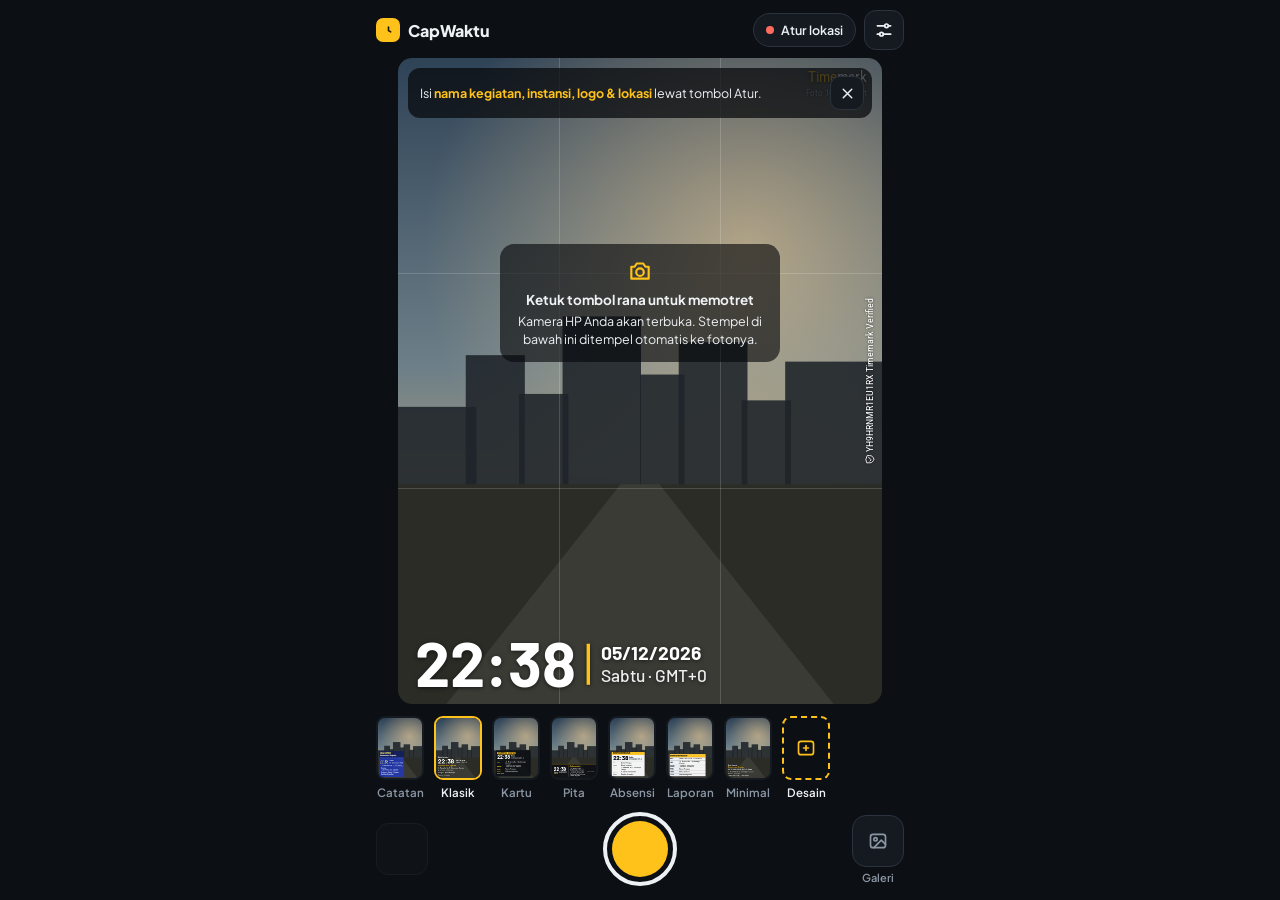
==== commit 291f2f75: "Add files via upload" ====
--- a/index.html
+++ b/index.html
@@ -14,8 +14,8 @@
 <link rel="manifest" href="./manifest.webmanifest" data-pwa>
 <link rel="icon" type="image/png" href="./icons/favicon.png" data-pwa>
 <link rel="apple-touch-icon" href="./icons/apple-touch-icon.png" data-pwa>
-  <script type="module" crossorigin src="./assets/index-JF1z8cP9.js"></script>
-  <link rel="stylesheet" crossorigin href="./assets/style-B7QjRZEV.css">
+  <script type="module" crossorigin src="./assets/index-CCRy4XBF.js"></script>
+  <link rel="stylesheet" crossorigin href="./assets/style-DyfGRlBq.css">
 </head>
 <body>
 <div class="app" id="app">
@@ -281,7 +281,7 @@
   <div class="v-actions">
     <button class="icon-btn" id="vPrev" type="button" aria-label="Foto sebelumnya"><svg class="i" viewBox="0 0 24 24"><path d="M15 5l-7 7 7 7"/></svg></button>
     <button class="btn primary grow" id="vSave" type="button"><svg class="i" viewBox="0 0 24 24"><path d="M12 4v11M7 10l5 5 5-5M5 20h14"/></svg><span>Simpan ke HP</span></button>
-    <button class="btn" id="vShare" type="button" hidden><svg class="i" viewBox="0 0 24 24"><path d="M12 3v12M7 8l5-5 5 5M5 14v5a2 2 0 0 0 2 2h10a2 2 0 0 0 2-2v-5"/></svg>Bagikan</button>
+    <button class="btn" id="vShare" type="button" hidden aria-label="Bagikan foto"><svg class="i" viewBox="0 0 24 24"><path d="M12 3v12M7 8l5-5 5 5M5 14v5a2 2 0 0 0 2 2h10a2 2 0 0 0 2-2v-5"/></svg><span class="lbl">Bagikan</span></button>
     <button class="icon-btn" id="vNext" type="button" aria-label="Foto berikutnya"><svg class="i" viewBox="0 0 24 24"><path d="M9 5l7 7-7 7"/></svg></button>
   </div>
   <p class="v-tip" id="vTip">Foto hanya ada di halaman ini sampai Anda menyimpannya. Jika tombol Simpan tidak bekerja, tekan lama foto lalu pilih "Simpan gambar".</p>
--- a/assets/style-DyfGRlBq.css
+++ b/assets/style-DyfGRlBq.css
@@ -0,0 +1,2 @@
+@font-face{font-family:Barlow;font-style:normal;font-weight:500;font-display:swap;src:url(./barlow-latin-500-normal-BRhHB0xN.woff2)format("woff2")}@font-face{font-family:Barlow;font-style:normal;font-weight:600;font-display:swap;src:url(./barlow-latin-600-normal-DMnFtVx9.woff2)format("woff2")}@font-face{font-family:Barlow;font-style:normal;font-weight:700;font-display:swap;src:url(./barlow-latin-700-normal-Bku5AOSK.woff2)format("woff2")}@font-face{font-family:Barlow;font-style:normal;font-weight:800;font-display:swap;src:url(./barlow-latin-800-normal-B50OFIWa.woff2)format("woff2")}@font-face{font-family:Barlow Condensed;font-style:normal;font-weight:600;font-display:swap;src:url(./barlow-condensed-latin-600-normal-BN11TKSn.woff2)format("woff2")}@font-face{font-family:Barlow Condensed;font-style:normal;font-weight:700;font-display:swap;src:url(./barlow-condensed-latin-700-normal-B9NQhHK3.woff2)format("woff2")}@font-face{font-family:Plus Jakarta Sans;font-style:normal;font-weight:200 800;font-display:swap;src:url(./plus-jakarta-sans-latin-wght-normal-BD2oGHtS.woff2)format("woff2")}@font-face{font-family:Bebas Neue;font-style:normal;font-weight:400;font-display:swap;src:url(./bebas-neue-latin-400-normal-9mHNbWWO.woff2)format("woff2")}@font-face{font-family:Montserrat;font-style:normal;font-weight:100 900;font-display:swap;src:url(./montserrat-latin-wght-normal-l_AIctKy.woff2)format("woff2")}@font-face{font-family:Oswald;font-style:normal;font-weight:200 700;font-display:swap;src:url(./oswald-latin-wght-normal-CzS3kehr.woff2)format("woff2")}@font-face{font-family:Playfair Display;font-style:normal;font-weight:400 900;font-display:swap;src:url(./playfair-display-latin-wght-normal-BOwq7MWX.woff2)format("woff2")}@font-face{font-family:Roboto Mono;font-style:normal;font-weight:100 700;font-display:swap;src:url(./roboto-mono-latin-wght-normal-CZtBPCCa.woff2)format("woff2")}@font-face{font-family:Teko;font-style:normal;font-weight:300 700;font-display:swap;src:url(./teko-latin-wght-normal-H1GeW4pj.woff2)format("woff2")}@font-face{font-family:Roboto Condensed;font-style:normal;font-weight:400;font-display:swap;src:url(./roboto-condensed-latin-400-normal-BICmKrXV.woff2)format("woff2")}@font-face{font-family:Roboto Condensed;font-style:normal;font-weight:700;font-display:swap;src:url(./roboto-condensed-latin-700-normal-DRbp0YnP.woff2)format("woff2")}@font-face{font-family:Saira Extra Condensed;font-style:normal;font-weight:400;font-display:swap;src:url(./saira-extra-condensed-latin-400-normal-ClYjhj9g.woff2)format("woff2")}:root{--ink:#0c0f13;--ink-deep:#06080a;--panel:#151a21;--panel-2:#1d242d;--line:#2b333e;--fg:#eef1f4;--muted:#8b96a4;--accent:#ffc21a;--accent-ink:#1b1500;--ok:#3ddc84;--warn:#ffb547;--bad:#ff6b5e;--font-ui:"Plus Jakarta Sans", system-ui, -apple-system, "Segoe UI", Roboto, sans-serif;--font-num:"Barlow", "Roboto Condensed", system-ui, sans-serif;--lightningcss-light: ;--lightningcss-dark:initial;color-scheme:dark}*,:before,:after{box-sizing:border-box}[hidden]{display:none!important}html{box-sizing:border-box;background:var(--ink);height:100%}:root{padding-top:env(safe-area-inset-top,0px);padding-bottom:env(safe-area-inset-bottom,0px)}img{max-width:100%}body{background:var(--ink);height:100%;color:var(--fg);font-family:var(--font-ui);-webkit-tap-highlight-color:transparent;margin:0;font-size:14px;overflow:hidden}button{font:inherit;color:inherit;cursor:pointer;background:0 0;border:0;padding:0}button:disabled{cursor:default;opacity:.4}:focus-visible{outline:2px solid var(--accent);outline-offset:2px}svg.i{fill:none;stroke:currentColor;stroke-width:2px;stroke-linecap:round;stroke-linejoin:round;flex:none;width:20px;height:20px}.sheet-wrap{z-index:40;justify-content:center;align-items:flex-end;display:flex;position:fixed;top:0;bottom:0;left:0;right:0}.scrim{background:#0009;position:absolute;top:0;bottom:0;left:0;right:0}.sheet{width:100%;max-width:560px;max-height:calc(100% - env(safe-area-inset-top,0px) - 24px);background:var(--panel);border:1px solid var(--line);padding-bottom:env(safe-area-inset-bottom,0px);border-bottom:0;border-radius:20px 20px 0 0;flex-direction:column;display:flex;position:relative}.sheet-head{padding-block-start:14px;padding-block-end:10px;padding-left:max(16px, env(safe-area-inset-left,0px));padding-right:max(16px, env(safe-area-inset-right,0px));border-bottom:1px solid var(--line);justify-content:space-between;align-items:center;gap:12px;display:flex}.sheet-head h2{margin:0;font-size:17px;font-weight:800}.sheet-body{overscroll-behavior:contain;padding-block-start:16px;padding-block-end:28px;padding-left:max(16px, env(safe-area-inset-left,0px));padding-right:max(16px, env(safe-area-inset-right,0px));flex-direction:column;gap:22px;display:flex;overflow-y:auto}fieldset.group{border:0;flex-direction:column;gap:12px;min-width:0;margin:0;padding:0;display:flex}legend{letter-spacing:.09em;text-transform:uppercase;color:var(--accent);margin-bottom:10px;padding:0;font-size:11px;font-weight:800}.field{color:var(--muted);flex-direction:column;gap:6px;min-width:0;font-size:12.5px;font-weight:600;display:flex}.field input,.field textarea,.row input{background:var(--panel-2);border:1px solid var(--line);width:100%;min-width:0;color:var(--fg);font:500 16px/1.35 var(--font-ui);resize:vertical;border-radius:10px;padding:10px 12px}.field input:disabled{opacity:.7}.field input[aria-invalid=true]{border-color:var(--bad)}.two{grid-template-columns:1fr 1fr;gap:10px;display:grid}.row{align-items:center;gap:8px;display:flex}.row input{flex:1}.seg{background:var(--panel-2);border:1px solid var(--line);border-radius:11px;gap:3px;padding:3px;display:flex}.seg button{color:var(--muted);border-radius:8px;flex:1;padding:8px 6px;font-size:13px;font-weight:700}.seg button[aria-pressed=true]{background:var(--fg);color:var(--ink)}.swatches{flex-wrap:wrap;gap:12px;display:flex}.swatch{border:2px solid #ffffff2e;border-radius:50%;width:34px;height:34px}.swatch[aria-pressed=true]{outline:2px solid var(--fg);outline-offset:3px}.toggles{flex-wrap:wrap;gap:8px;display:flex}.tog{border:1px solid var(--line);color:var(--muted);border-radius:999px;padding:8px 13px;font-size:13px;font-weight:600}.tog[aria-pressed=true]{border-color:var(--accent);color:var(--fg);background:#ffc21a21}.btn{background:var(--panel-2);border:1px solid var(--line);white-space:nowrap;border-radius:11px;justify-content:center;align-items:center;gap:8px;height:42px;padding:0 14px;font-size:13.5px;font-weight:700;display:inline-flex}.btn.primary{background:var(--accent);border-color:var(--accent);color:var(--accent-ink)}.btn.ghost{background:0 0;border-color:#0000}.btn.grow{flex:1}.btn.sm{height:34px;padding:0 11px;font-size:12.5px}.note{color:var(--muted);margin:0;font-size:12.5px;line-height:1.5}.note.warn{color:var(--warn)}.note.ok{color:var(--ok)}.lbl{color:var(--muted);justify-content:space-between;font-size:12.5px;font-weight:600;display:flex}input[type=range]{width:100%;accent-color:var(--accent)}.logo-row{flex-wrap:wrap;align-items:center;gap:10px;display:flex}.logo-prev{background:var(--panel-2);border:1px dashed var(--line);width:58px;height:58px;color:var(--muted);border-radius:12px;place-items:center;font-size:11px;display:grid;overflow:hidden}.logo-prev img{max-width:100%;max-height:100%;display:block}.places{flex-direction:column;gap:6px;display:flex}.place{background:var(--panel-2);border:1px solid var(--line);border-radius:12px;align-items:center;gap:8px;padding:8px 8px 8px 12px;display:flex}.place.on{border-color:var(--accent)}.p-main{text-align:left;flex-direction:column;flex:1;gap:2px;min-width:0;display:flex}.p-name{font-size:14px;font-weight:700}.p-addr{color:var(--muted);white-space:nowrap;text-overflow:ellipsis;font-size:12px;overflow:hidden}.mytpl{background:var(--panel-2);border:1px solid var(--line);border-radius:12px;align-items:center;gap:6px;padding:8px 8px 8px 12px;display:flex}.mytpl .n{white-space:nowrap;text-overflow:ellipsis;flex:1;min-width:0;font-weight:700;overflow:hidden}.mytpl.on{border-color:var(--accent)}textarea.code{background:var(--panel-2);border:1px solid var(--line);width:100%;color:var(--fg);resize:vertical;border-radius:10px;padding:10px 12px;font:500 12px/1.45 ui-monospace,Menlo,Consolas,monospace}a.link{color:var(--accent);font-weight:700}.stack-col{flex-direction:column;gap:12px;display:flex}.sheet-head h2{white-space:nowrap;text-overflow:ellipsis;flex:1;min-width:0;overflow:hidden}.field select{background:var(--panel-2);border:1px solid var(--line);width:100%;min-width:0;color:var(--fg);font:600 16px/1.35 var(--font-ui);border-radius:10px;padding:10px 12px}.field input[type=date],.field input[type=time]{--lightningcss-light: ;--lightningcss-dark:initial;color-scheme:dark;min-height:44px}.switch{background:var(--panel-2);border:1px solid var(--line);text-align:left;border-radius:12px;justify-content:space-between;align-items:center;gap:14px;width:100%;padding:12px 14px;font-size:14px;font-weight:700;display:flex}.switch i{background:var(--line);border-radius:999px;flex:none;width:44px;height:26px;transition:background .15s;position:relative}.switch i:after{content:"";background:var(--fg);border-radius:50%;width:20px;height:20px;transition:transform .15s;position:absolute;top:3px;left:3px}.switch[aria-checked=true] i{background:var(--accent)}.switch[aria-checked=true] i:after{background:var(--accent-ink);transform:translate(18px)}.in-prev{aspect-ratio:4/3;border:1px solid var(--line);background:var(--ink-deep);border-radius:12px;width:100%;height:auto}.app{max-width:560px;height:100%;padding-left:max(16px, env(safe-area-inset-left,0px));padding-right:max(16px, env(safe-area-inset-right,0px));grid-template:"top""stage"minmax(0,1fr)"tpls""controls"/minmax(0,1fr);margin:0 auto;display:grid}.top{grid-area:top}.stage{grid-area:stage}.tpls{grid-area:tpls}.controls{grid-area:controls}.top{align-items:center;gap:8px;min-width:0;padding-block-start:10px;padding-block-end:8px;display:flex}.install{background:var(--accent);height:34px;color:var(--accent-ink);border-radius:999px;flex:none;align-items:center;gap:6px;padding:0 12px;font-size:12.5px;font-weight:800;display:inline-flex}.install svg.i{stroke-width:2.4px;width:16px;height:16px}@media (max-width:400px){.top.can-install .brand-name{display:none}}.brand{letter-spacing:-.01em;white-space:nowrap;align-items:center;gap:8px;margin-right:auto;font-size:16px;font-weight:800;display:flex}.brand .mark{background:var(--accent);border-radius:7px;place-items:center;width:24px;height:24px;display:grid}.brand .mark svg{width:15px;height:15px;stroke:var(--accent-ink);stroke-width:2.6px;fill:none;stroke-linecap:round}.chip{background:var(--panel);border:1px solid var(--line);border-radius:999px;align-items:center;gap:7px;min-width:0;max-width:56vw;height:34px;padding:0 12px;font-size:12.5px;font-weight:600;display:inline-flex}.chip span:last-child{white-space:nowrap;text-overflow:ellipsis;overflow:hidden}.dot{background:var(--muted);border-radius:50%;flex:none;width:8px;height:8px}.chip[data-state=ok] .dot{background:var(--ok)}.chip[data-state=wait] .dot{background:var(--warn);animation:1.2s ease-in-out infinite pulse}.chip[data-state=manual] .dot{background:var(--accent)}.chip[data-state=none] .dot{background:var(--bad)}@keyframes pulse{50%{opacity:.3}}.icon-btn{background:var(--panel);border:1px solid var(--line);border-radius:12px;flex:none;place-items:center;width:40px;height:40px;display:grid}.icon-btn.sm{border-radius:10px;width:34px;height:34px}.icon-btn.sm svg.i{width:17px;height:17px}.stage{flex:1;place-items:center;min-height:0;display:grid}.frame{background:var(--ink-deep);border-radius:14px;width:300px;height:400px;position:relative;overflow:hidden}.frame canvas,.frame video{width:100%;height:100%;display:block;position:absolute;top:0;bottom:0;left:0;right:0}.frame video{object-fit:fill}.frame video.mirror{transform:scaleX(-1)}.grid{pointer-events:none;position:absolute;top:0;bottom:0;left:0;right:0}.grid:before,.grid:after{content:"";border-style:solid;border-color:#ffffff29;position:absolute}.grid:before{border-width:0 1px;width:33.333%;top:0;bottom:0;left:33.333%}.grid:after{border-width:1px 0;height:33.333%;top:33.333%;left:0;right:0}.nocam{text-align:center;-webkit-backdrop-filter:blur(6px);width:min(78%,280px);color:var(--fg);background:#06080a9e;border-radius:14px;padding:14px 16px;font-size:12.5px;line-height:1.45;position:absolute;top:38%;left:50%;transform:translate(-50%,-50%)}.nocam svg.i{width:26px;height:26px;color:var(--accent);margin:0 auto 6px;display:block}.nocam b{margin-bottom:2px;font-size:13.5px;display:block}.flip{background:#06080a8c;border-color:#ffffff2e;position:absolute;top:10px;right:10px}.tip{-webkit-backdrop-filter:blur(6px);background:#06080ab8;border-radius:12px;align-items:center;gap:8px;padding:8px 8px 8px 12px;font-size:12.5px;line-height:1.35;display:flex;position:absolute;top:10px;left:10px;right:10px}.frame.live .tip{right:60px}.tip button.go{text-align:left;flex:1}.tip button.go b{color:var(--accent)}.busy{background:#06080a8c;place-items:center;font-size:13px;font-weight:700;display:grid;position:absolute;top:0;bottom:0;left:0;right:0}.busy span{background:#06080acc;border-radius:999px;padding:10px 16px}.flash{opacity:0;pointer-events:none;background:#fff;position:absolute;top:0;bottom:0;left:0;right:0}.flash.on{animation:.35s ease-out flash}@keyframes flash{0%{opacity:.85}to{opacity:0}}.tpls{scrollbar-width:none;gap:10px;min-width:0;padding-block-start:12px;padding-block-end:4px;display:flex;overflow-x:auto}.tpls::-webkit-scrollbar{display:none}.tpl{color:var(--muted);flex-direction:column;flex:none;align-items:center;gap:5px;font-size:11.5px;font-weight:600;display:flex}.tpl canvas{background:var(--panel);border:2px solid #0000;border-radius:9px;width:48px;height:64px;display:block}.tpl>span:last-child{white-space:nowrap;text-overflow:ellipsis;max-width:64px;overflow:hidden}.tpl[aria-pressed=true]{color:var(--fg)}.tpl[aria-pressed=true] canvas{border-color:var(--accent)}.tpl.add{color:var(--fg)}.tpl .add-box{border:2px dashed var(--accent);width:48px;height:64px;color:var(--accent);border-radius:9px;place-items:center;display:grid}.controls{grid-template-columns:1fr auto 1fr;align-items:center;padding-block-start:8px;padding-block-end:14px;display:grid}.thumb{background:var(--panel);border:1px solid var(--line);border-radius:12px;justify-self:start;width:52px;height:52px;position:relative;overflow:hidden}.thumb img{object-fit:cover;width:100%;height:100%;display:block}.thumb .count{background:var(--accent);min-width:18px;height:18px;color:var(--accent-ink);border-radius:9px;place-items:center;padding:0 5px;font-size:11px;font-weight:800;display:grid;position:absolute;bottom:3px;right:3px}.shutter{border:4px solid var(--fg);border-radius:50%;place-items:center;width:74px;height:74px;display:grid}.shutter span{background:var(--accent);border-radius:50%;width:56px;height:56px;transition:transform .12s}.shutter:active span{transform:scale(.88)}.shutter.busy span{animation:1s ease-in-out infinite pulse}.side-r{color:var(--muted);flex-direction:column;justify-self:end;align-items:center;gap:4px;font-size:11px;font-weight:600;display:flex}.side-r .icon-btn{border-radius:14px;width:52px;height:52px}@media (orientation:landscape) and (max-height:600px){.app{grid-template:"top top""stage controls"minmax(0,1fr)"tpls controls"/minmax(0,1fr) auto;column-gap:16px;max-width:none}.top{padding-block-start:6px;padding-block-end:4px}.tpls{padding-block-start:8px;padding-block-end:6px}.tpl span{display:none}.controls{flex-direction:column;justify-content:space-evenly;align-items:center;gap:10px;padding-block-start:4px;padding-block-end:8px;display:flex}.side-r{gap:0;font-size:0}.toast{bottom:calc(16px + env(safe-area-inset-bottom,0px))}}.time-badge{z-index:2;border:1px solid var(--accent);max-width:calc(100% - 76px);height:32px;color:var(--fg);-webkit-backdrop-filter:blur(6px);background:#06080ab8;border-radius:999px;align-items:center;gap:6px;padding:0 11px;font-size:12.5px;font-weight:700;display:inline-flex;position:absolute;top:10px;left:10px}.time-badge .i{width:16px;height:16px;color:var(--accent);flex:none}.time-badge span{white-space:nowrap;text-overflow:ellipsis;overflow:hidden}.time-badge.warn{border-color:var(--warn)}.time-badge.warn .i{color:var(--warn)}.time-badge:not([hidden])~.tip{top:50px}.pal-row{scrollbar-width:none;gap:6px;min-width:0;padding-bottom:4px;display:flex;overflow-x:auto}.pal-row::-webkit-scrollbar{display:none}.pal{border:1px solid var(--line);background:var(--panel-2);height:32px;color:var(--muted);white-space:nowrap;border-radius:999px;flex:none;align-items:center;gap:5px;padding:0 11px;font-size:12px;font-weight:600;display:inline-flex}.pal[aria-pressed=true]{border-color:var(--accent);color:var(--fg)}.pal i{border-radius:50%;width:12px;height:12px;display:inline-block;box-shadow:0 0 0 1px #ffffff40}.gen-grid{grid-template-columns:1fr 1fr;gap:10px;display:grid}.gen-item{background:var(--ink-deep);text-align:left;border:2px solid #0000;border-radius:12px;flex-direction:column;min-width:0;display:flex;overflow:hidden}.gen-item[aria-pressed=true]{border-color:var(--accent)}.gen-item canvas{width:100%;height:auto;display:block}.gen-item span{color:var(--muted);white-space:nowrap;text-overflow:ellipsis;padding:6px 8px;font-size:11.5px;font-weight:600;overflow:hidden}.opt-list{flex-direction:column;gap:8px;display:flex}.opt{text-align:left;background:var(--panel-2);border:1px solid var(--line);border-radius:12px;flex-direction:column;gap:3px;padding:12px 14px;display:flex}.opt b{font-size:14px}.opt span{color:var(--muted);font-size:12.5px;line-height:1.45}.mytpl{flex-direction:column;align-items:stretch}.mytpl-act{flex-wrap:wrap;gap:6px;display:flex}.editor,.crop{z-index:55;background:var(--ink-deep);padding-top:env(safe-area-inset-top,0px);padding-bottom:env(safe-area-inset-bottom,0px);flex-direction:column;display:flex;position:fixed;top:0;bottom:0;left:0;right:0}.ed-top{padding-block-start:8px;padding-block-end:8px;padding-left:max(12px, env(safe-area-inset-left,0px));padding-right:max(12px, env(safe-area-inset-right,0px));align-items:center;gap:8px;display:flex}.ed-name{min-width:0;color:var(--fg);font:700 16px var(--font-ui);background:0 0;border:1px solid #0000;border-radius:8px;flex:1;padding:6px 8px}.ed-name:focus{border-color:var(--line);background:var(--panel);outline:none}.crop-title{flex:1;font-size:15px}.ed-stage{touch-action:none;-webkit-user-select:none;user-select:none;flex:1;min-height:0;position:relative;overflow:hidden}.ed-stage canvas{width:100%;height:100%;display:block;position:absolute;top:0;bottom:0;left:0;right:0}.ed-sel{border:1.5px solid var(--accent);pointer-events:none;position:absolute;box-shadow:0 0 0 1px #0009}.ed-sel.locked{border-style:dashed}.ed-sel.locked .ed-handle{display:none}.ed-handle{background:var(--accent);border:3px solid var(--ink-deep);pointer-events:auto;touch-action:none;cursor:nwse-resize;border-radius:50%;width:24px;height:24px;position:absolute;bottom:-12px;right:-12px}.ed-hint{background:var(--accent);color:var(--accent-ink);pointer-events:none;white-space:nowrap;border-radius:999px;padding:7px 14px;font-size:12.5px;font-weight:700;position:absolute;top:10px;left:50%;transform:translate(-50%)}.ed-tabs{padding-top:4px;padding-left:max(12px, env(safe-area-inset-left,0px));padding-right:max(12px, env(safe-area-inset-right,0px));border-top:1px solid var(--line);background:var(--panel);gap:4px;display:flex}.ed-tabs button{color:var(--muted);border-bottom:2px solid #0000;flex:1;padding:10px 4px;font-size:13px;font-weight:700}.ed-tabs button[aria-selected=true]{color:var(--fg);border-bottom-color:var(--accent)}.ed-panel{overscroll-behavior:contain;background:var(--panel);height:min(42vh,380px);padding-block-start:12px;padding-block-end:20px;padding-left:max(12px, env(safe-area-inset-left,0px));padding-right:max(12px, env(safe-area-inset-right,0px));flex-direction:column;gap:16px;display:flex;overflow-y:auto}.pgrp{flex-direction:column;gap:8px;min-width:0;display:flex}.chips{flex-wrap:wrap;gap:6px;display:flex}.chip-btn{border:1px solid var(--line);background:var(--panel-2);border-radius:999px;padding:7px 11px;font-size:12.5px;font-weight:600}.chip-btn.danger{color:var(--bad)}.prop-head{flex-direction:column;gap:8px;display:flex}.prop-head b{font-size:14px}.num-grid{grid-template-columns:repeat(4,minmax(0,1fr));gap:8px;display:grid}.num{color:var(--muted);flex-direction:column;gap:4px;min-width:0;font-size:11px;font-weight:600;display:flex}.num input,.ed-panel select,.row input{background:var(--panel-2);border:1px solid var(--line);width:100%;min-width:0;color:var(--fg);font:500 16px var(--font-ui);border-radius:9px;padding:8px 9px}.rng{flex-direction:column;gap:4px;display:flex}.icon-grid{grid-template-columns:repeat(auto-fill,minmax(44px,1fr));gap:6px;display:grid}.icon-grid .icon-btn{width:100%}.icon-grid .icon-btn.on{border-color:var(--accent);color:var(--accent)}.swatch-row{flex-wrap:wrap;align-items:center;gap:6px;display:flex}.sw{border:1px solid #ffffff38;border-radius:8px;width:28px;height:28px;display:inline-block}.swatch-row input[type=color]{border:1px solid var(--line);background:var(--panel-2);border-radius:8px;width:46px;height:32px;padding:2px}.layer-row{background:var(--panel-2);border:1px solid var(--line);border-radius:10px;align-items:center;gap:8px;padding:6px 6px 6px 12px;display:flex}.layer-row.on{border-color:var(--accent)}.layer-row .nm{text-align:left;white-space:nowrap;text-overflow:ellipsis;flex:1;min-width:0;padding-block-start:6px;padding-block-end:6px;font-size:13px;font-weight:600;overflow:hidden}details.guide{background:var(--panel-2);border:1px solid var(--line);color:var(--muted);border-radius:10px;padding:10px 12px;font-size:12.5px;line-height:1.5}details.guide summary{color:var(--fg);cursor:pointer;font-weight:700}details.guide ol{flex-direction:column;gap:4px;margin:8px 0;padding-left:18px;display:flex}.crop-stage{touch-action:none;flex:1;min-height:0;position:relative;overflow:hidden}.crop-stage img{-webkit-user-select:none;user-select:none;-webkit-user-drag:none;max-width:none;position:absolute}.crop-box{border:2px solid var(--accent);cursor:move;touch-action:none;position:absolute;box-shadow:0 0 0 9999px #0009}.crop-note{text-align:center;padding:10px 16px 14px}@media (orientation:landscape) and (max-height:600px){.editor{grid-template:"top top""stage tabs""stage panel"minmax(0,1fr)/minmax(0,1fr) minmax(300px,42%);display:grid}.editor .ed-top{grid-area:top}.ed-stage{grid-area:stage}.ed-tabs{grid-area:tabs}.ed-panel{grid-area:panel;height:auto}}.viewer{z-index:50;background:var(--ink-deep);padding-top:env(safe-area-inset-top,0px);padding-bottom:env(safe-area-inset-bottom,0px);padding-left:max(16px, env(safe-area-inset-left,0px));padding-right:max(16px, env(safe-area-inset-right,0px));flex-direction:column;display:flex;position:fixed;top:0;bottom:0;left:0;right:0;overflow:hidden}.v-top{align-items:center;gap:10px;padding-block-start:10px;padding-block-end:10px;display:flex}.v-count{text-align:center;font-variant-numeric:tabular-nums;flex:1;font-weight:700}.v-stage{flex:1;min-height:0;position:relative}.v-stage img{border-radius:6px;max-width:100%;max-height:100%;margin:auto;display:block;position:absolute;top:0;bottom:0;left:0;right:0}.v-meta{color:var(--muted);text-align:center;margin:10px 0 0;font-size:12px;line-height:1.45}.v-actions{align-items:center;gap:8px;width:100%;max-width:520px;margin:0 auto;padding-block-start:12px;padding-block-end:6px;display:flex}.v-actions>*{min-width:0}.v-actions .icon-btn{flex:none}.v-actions .btn span{text-overflow:ellipsis;white-space:nowrap;overflow:hidden}.v-meta,.v-tip{overflow-wrap:anywhere}@media (max-width:400px){#vShare .lbl{display:none}#vShare{padding:0 12px}}.v-tip{max-width:520px;color:var(--muted);text-align:center;margin:0 auto 12px;font-size:11.5px;line-height:1.45}.toast{left:50%;bottom:calc(118px + env(safe-area-inset-bottom,0px));z-index:70;background:var(--fg);max-width:calc(100% - 32px);color:var(--ink);border-radius:12px;align-items:center;gap:12px;padding:10px 14px;font-size:13px;font-weight:600;display:flex;position:fixed;transform:translate(-50%);box-shadow:0 8px 24px #0006}.toast button{color:#6a4b00;font-weight:800}@media (prefers-reduced-motion:reduce){.flash.on,.chip[data-state=wait] .dot,.shutter.busy span{animation:none}.shutter span{transition:none}}
+/*$vite$:1*/
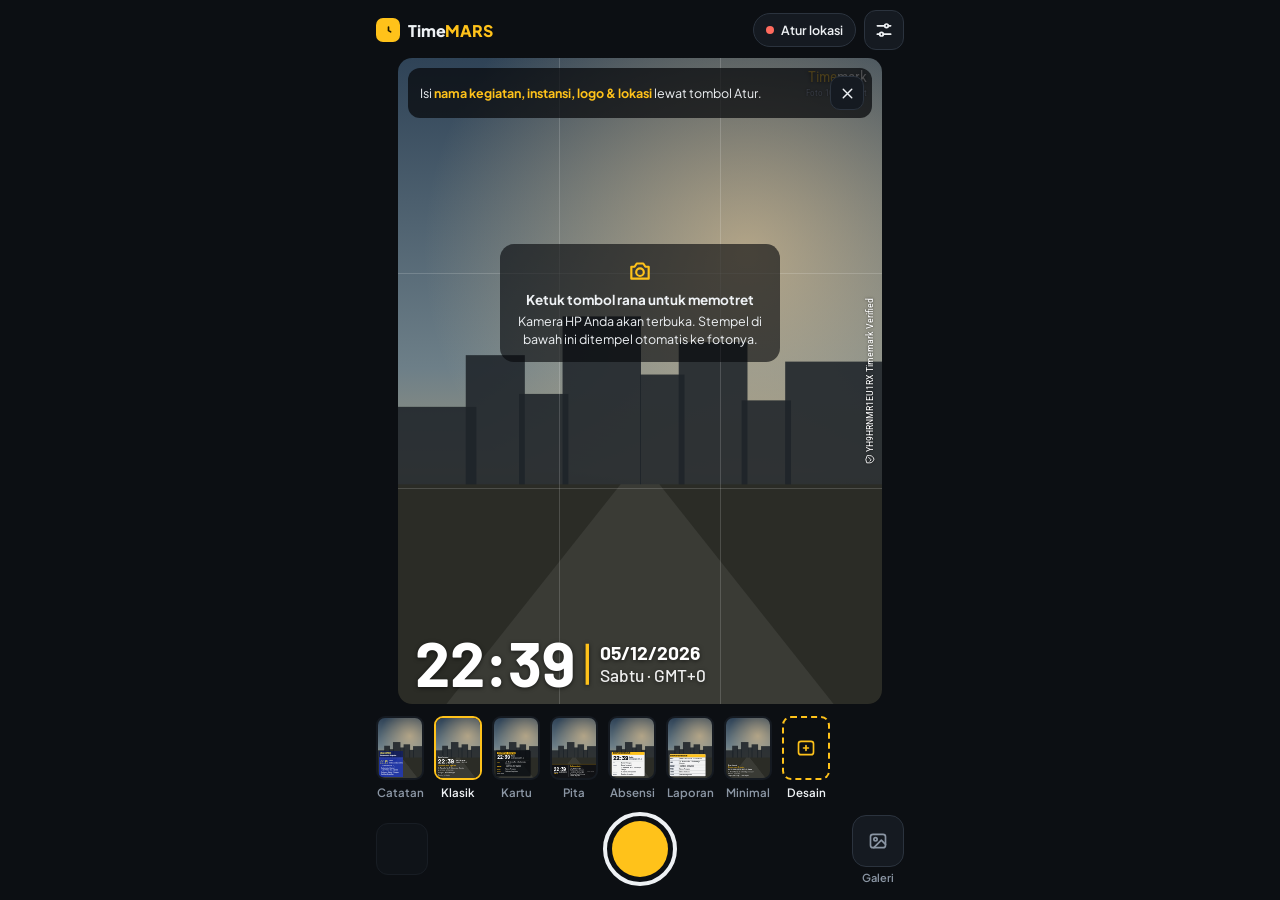
==== commit 41103170: "Add files via upload" ====
--- a/index.html
+++ b/index.html
@@ -3,24 +3,24 @@
 <head>
 <meta charset="utf-8">
 <meta name="viewport" content="width=device-width,initial-scale=1,viewport-fit=cover">
-<title>CapWaktu</title>
+<title>TimeMARS</title>
 <meta name="claude:viewport-fit-sides" content="cover">
 <meta name="description" content="Kamera dengan stempel waktu, tanggal, lokasi GPS, logo dan catatan kegiatan.">
 <meta name="theme-color" content="#0c0f13">
 <meta name="mobile-web-app-capable" content="yes">
 <meta name="apple-mobile-web-app-capable" content="yes">
-<meta name="apple-mobile-web-app-title" content="CapWaktu">
+<meta name="apple-mobile-web-app-title" content="TimeMARS">
 <meta name="apple-mobile-web-app-status-bar-style" content="black-translucent">
 <link rel="manifest" href="./manifest.webmanifest" data-pwa>
 <link rel="icon" type="image/png" href="./icons/favicon.png" data-pwa>
 <link rel="apple-touch-icon" href="./icons/apple-touch-icon.png" data-pwa>
-  <script type="module" crossorigin src="./assets/index-CCRy4XBF.js"></script>
-  <link rel="stylesheet" crossorigin href="./assets/style-DyfGRlBq.css">
+  <script type="module" crossorigin src="./assets/index-Cd5jNPKS.js"></script>
+  <link rel="stylesheet" crossorigin href="./assets/style-ByRR3lUq.css">
 </head>
 <body>
 <div class="app" id="app">
   <header class="top" id="top">
-    <div class="brand"><span class="mark"><svg viewBox="0 0 24 24"><path d="M12 6.5V12l3.5 2.2"/></svg></span><span class="brand-name">CapWaktu</span></div>
+    <div class="brand"><span class="mark"><svg viewBox="0 0 24 24"><path d="M12 6.5V12l3.5 2.2"/></svg></span><span class="brand-name">Time<b>MARS</b></span></div>
     <button class="install" id="installBtn" type="button" hidden><svg class="i" viewBox="0 0 24 24"><path d="M12 4v10M8 10l4 4 4-4M6 20h12"/></svg>Pasang</button>
     <button class="chip" id="locChip" type="button" data-state="wait" aria-label="Status lokasi, buka pengaturan lokasi"><span class="dot"></span><span id="locText">Mencari GPS…</span></button>
     <button class="icon-btn" id="openSet" type="button" aria-label="Atur isi stempel"><svg class="i" viewBox="0 0 24 24"><path d="M4 7h9M17 7h3M4 17h3M11 17h9"/><circle cx="15" cy="7" r="2.2"/><circle cx="9" cy="17" r="2.2"/></svg></button>
@@ -205,9 +205,9 @@
       </fieldset>
       <fieldset class="group">
         <legend>Impor desain / template</legend>
-        <p class="note">Dari file (.txt / .json), link, atau kode yang dibagikan dari CapWaktu lain.</p>
+        <p class="note">Dari file (.txt / .json), link, atau kode yang dibagikan dari TimeMARS lain.</p>
         <button class="btn sm" id="stFileBtn" type="button">Pilih file desain</button>
-        <textarea class="code" id="stCode" rows="3" placeholder="Tempel link atau kode CAPWAKTU…" aria-label="Link atau kode template"></textarea>
+        <textarea class="code" id="stCode" rows="3" placeholder="Tempel link atau kode template…" aria-label="Link atau kode template"></textarea>
         <button class="btn sm" id="stImport" type="button">Impor</button>
       </fieldset>
     </div>
--- a/assets/style-ByRR3lUq.css
+++ b/assets/style-ByRR3lUq.css
@@ -0,0 +1,2 @@
+@font-face{font-family:Barlow;font-style:normal;font-weight:500;font-display:swap;src:url(./barlow-latin-500-normal-BRhHB0xN.woff2)format("woff2")}@font-face{font-family:Barlow;font-style:normal;font-weight:600;font-display:swap;src:url(./barlow-latin-600-normal-DMnFtVx9.woff2)format("woff2")}@font-face{font-family:Barlow;font-style:normal;font-weight:700;font-display:swap;src:url(./barlow-latin-700-normal-Bku5AOSK.woff2)format("woff2")}@font-face{font-family:Barlow;font-style:normal;font-weight:800;font-display:swap;src:url(./barlow-latin-800-normal-B50OFIWa.woff2)format("woff2")}@font-face{font-family:Barlow Condensed;font-style:normal;font-weight:600;font-display:swap;src:url(./barlow-condensed-latin-600-normal-BN11TKSn.woff2)format("woff2")}@font-face{font-family:Barlow Condensed;font-style:normal;font-weight:700;font-display:swap;src:url(./barlow-condensed-latin-700-normal-B9NQhHK3.woff2)format("woff2")}@font-face{font-family:Plus Jakarta Sans;font-style:normal;font-weight:200 800;font-display:swap;src:url(./plus-jakarta-sans-latin-wght-normal-BD2oGHtS.woff2)format("woff2")}@font-face{font-family:Bebas Neue;font-style:normal;font-weight:400;font-display:swap;src:url(./bebas-neue-latin-400-normal-9mHNbWWO.woff2)format("woff2")}@font-face{font-family:Montserrat;font-style:normal;font-weight:100 900;font-display:swap;src:url(./montserrat-latin-wght-normal-l_AIctKy.woff2)format("woff2")}@font-face{font-family:Oswald;font-style:normal;font-weight:200 700;font-display:swap;src:url(./oswald-latin-wght-normal-CzS3kehr.woff2)format("woff2")}@font-face{font-family:Playfair Display;font-style:normal;font-weight:400 900;font-display:swap;src:url(./playfair-display-latin-wght-normal-BOwq7MWX.woff2)format("woff2")}@font-face{font-family:Roboto Mono;font-style:normal;font-weight:100 700;font-display:swap;src:url(./roboto-mono-latin-wght-normal-CZtBPCCa.woff2)format("woff2")}@font-face{font-family:Teko;font-style:normal;font-weight:300 700;font-display:swap;src:url(./teko-latin-wght-normal-H1GeW4pj.woff2)format("woff2")}@font-face{font-family:Roboto Condensed;font-style:normal;font-weight:400;font-display:swap;src:url(./roboto-condensed-latin-400-normal-BICmKrXV.woff2)format("woff2")}@font-face{font-family:Roboto Condensed;font-style:normal;font-weight:700;font-display:swap;src:url(./roboto-condensed-latin-700-normal-DRbp0YnP.woff2)format("woff2")}@font-face{font-family:Saira Extra Condensed;font-style:normal;font-weight:400;font-display:swap;src:url(./saira-extra-condensed-latin-400-normal-ClYjhj9g.woff2)format("woff2")}:root{--ink:#0c0f13;--ink-deep:#06080a;--panel:#151a21;--panel-2:#1d242d;--line:#2b333e;--fg:#eef1f4;--muted:#8b96a4;--accent:#ffc21a;--accent-ink:#1b1500;--ok:#3ddc84;--warn:#ffb547;--bad:#ff6b5e;--font-ui:"Plus Jakarta Sans", system-ui, -apple-system, "Segoe UI", Roboto, sans-serif;--font-num:"Barlow", "Roboto Condensed", system-ui, sans-serif;--lightningcss-light: ;--lightningcss-dark:initial;color-scheme:dark}*,:before,:after{box-sizing:border-box}[hidden]{display:none!important}html{box-sizing:border-box;background:var(--ink);height:100%}:root{padding-top:env(safe-area-inset-top,0px);padding-bottom:env(safe-area-inset-bottom,0px)}img{max-width:100%}body{background:var(--ink);height:100%;color:var(--fg);font-family:var(--font-ui);-webkit-tap-highlight-color:transparent;margin:0;font-size:14px;overflow:hidden}button{font:inherit;color:inherit;cursor:pointer;background:0 0;border:0;padding:0}button:disabled{cursor:default;opacity:.4}:focus-visible{outline:2px solid var(--accent);outline-offset:2px}svg.i{fill:none;stroke:currentColor;stroke-width:2px;stroke-linecap:round;stroke-linejoin:round;flex:none;width:20px;height:20px}.sheet-wrap{z-index:40;justify-content:center;align-items:flex-end;display:flex;position:fixed;top:0;bottom:0;left:0;right:0}.scrim{background:#0009;position:absolute;top:0;bottom:0;left:0;right:0}.sheet{width:100%;max-width:560px;max-height:calc(100% - env(safe-area-inset-top,0px) - 24px);background:var(--panel);border:1px solid var(--line);padding-bottom:env(safe-area-inset-bottom,0px);border-bottom:0;border-radius:20px 20px 0 0;flex-direction:column;display:flex;position:relative}.sheet-head{padding-block-start:14px;padding-block-end:10px;padding-left:max(16px, env(safe-area-inset-left,0px));padding-right:max(16px, env(safe-area-inset-right,0px));border-bottom:1px solid var(--line);justify-content:space-between;align-items:center;gap:12px;display:flex}.sheet-head h2{margin:0;font-size:17px;font-weight:800}.sheet-body{overscroll-behavior:contain;padding-block-start:16px;padding-block-end:28px;padding-left:max(16px, env(safe-area-inset-left,0px));padding-right:max(16px, env(safe-area-inset-right,0px));flex-direction:column;gap:22px;display:flex;overflow-y:auto}fieldset.group{border:0;flex-direction:column;gap:12px;min-width:0;margin:0;padding:0;display:flex}legend{letter-spacing:.09em;text-transform:uppercase;color:var(--accent);margin-bottom:10px;padding:0;font-size:11px;font-weight:800}.field{color:var(--muted);flex-direction:column;gap:6px;min-width:0;font-size:12.5px;font-weight:600;display:flex}.field input,.field textarea,.row input{background:var(--panel-2);border:1px solid var(--line);width:100%;min-width:0;color:var(--fg);font:500 16px/1.35 var(--font-ui);resize:vertical;border-radius:10px;padding:10px 12px}.field input:disabled{opacity:.7}.field input[aria-invalid=true]{border-color:var(--bad)}.two{grid-template-columns:1fr 1fr;gap:10px;display:grid}.row{align-items:center;gap:8px;display:flex}.row input{flex:1}.seg{background:var(--panel-2);border:1px solid var(--line);border-radius:11px;gap:3px;padding:3px;display:flex}.seg button{color:var(--muted);border-radius:8px;flex:1;padding:8px 6px;font-size:13px;font-weight:700}.seg button[aria-pressed=true]{background:var(--fg);color:var(--ink)}.swatches{flex-wrap:wrap;gap:12px;display:flex}.swatch{border:2px solid #ffffff2e;border-radius:50%;width:34px;height:34px}.swatch[aria-pressed=true]{outline:2px solid var(--fg);outline-offset:3px}.toggles{flex-wrap:wrap;gap:8px;display:flex}.tog{border:1px solid var(--line);color:var(--muted);border-radius:999px;padding:8px 13px;font-size:13px;font-weight:600}.tog[aria-pressed=true]{border-color:var(--accent);color:var(--fg);background:#ffc21a21}.btn{background:var(--panel-2);border:1px solid var(--line);white-space:nowrap;border-radius:11px;justify-content:center;align-items:center;gap:8px;height:42px;padding:0 14px;font-size:13.5px;font-weight:700;display:inline-flex}.btn.primary{background:var(--accent);border-color:var(--accent);color:var(--accent-ink)}.btn.ghost{background:0 0;border-color:#0000}.btn.grow{flex:1}.btn.sm{height:34px;padding:0 11px;font-size:12.5px}.note{color:var(--muted);margin:0;font-size:12.5px;line-height:1.5}.note.warn{color:var(--warn)}.note.ok{color:var(--ok)}.lbl{color:var(--muted);justify-content:space-between;font-size:12.5px;font-weight:600;display:flex}input[type=range]{width:100%;accent-color:var(--accent)}.logo-row{flex-wrap:wrap;align-items:center;gap:10px;display:flex}.logo-prev{background:var(--panel-2);border:1px dashed var(--line);width:58px;height:58px;color:var(--muted);border-radius:12px;place-items:center;font-size:11px;display:grid;overflow:hidden}.logo-prev img{max-width:100%;max-height:100%;display:block}.places{flex-direction:column;gap:6px;display:flex}.place{background:var(--panel-2);border:1px solid var(--line);border-radius:12px;align-items:center;gap:8px;padding:8px 8px 8px 12px;display:flex}.place.on{border-color:var(--accent)}.p-main{text-align:left;flex-direction:column;flex:1;gap:2px;min-width:0;display:flex}.p-name{font-size:14px;font-weight:700}.p-addr{color:var(--muted);white-space:nowrap;text-overflow:ellipsis;font-size:12px;overflow:hidden}.mytpl{background:var(--panel-2);border:1px solid var(--line);border-radius:12px;align-items:center;gap:6px;padding:8px 8px 8px 12px;display:flex}.mytpl .n{white-space:nowrap;text-overflow:ellipsis;flex:1;min-width:0;font-weight:700;overflow:hidden}.mytpl.on{border-color:var(--accent)}textarea.code{background:var(--panel-2);border:1px solid var(--line);width:100%;color:var(--fg);resize:vertical;border-radius:10px;padding:10px 12px;font:500 12px/1.45 ui-monospace,Menlo,Consolas,monospace}a.link{color:var(--accent);font-weight:700}.stack-col{flex-direction:column;gap:12px;display:flex}.sheet-head h2{white-space:nowrap;text-overflow:ellipsis;flex:1;min-width:0;overflow:hidden}.field select{background:var(--panel-2);border:1px solid var(--line);width:100%;min-width:0;color:var(--fg);font:600 16px/1.35 var(--font-ui);border-radius:10px;padding:10px 12px}.field input[type=date],.field input[type=time]{--lightningcss-light: ;--lightningcss-dark:initial;color-scheme:dark;min-height:44px}.switch{background:var(--panel-2);border:1px solid var(--line);text-align:left;border-radius:12px;justify-content:space-between;align-items:center;gap:14px;width:100%;padding:12px 14px;font-size:14px;font-weight:700;display:flex}.switch i{background:var(--line);border-radius:999px;flex:none;width:44px;height:26px;transition:background .15s;position:relative}.switch i:after{content:"";background:var(--fg);border-radius:50%;width:20px;height:20px;transition:transform .15s;position:absolute;top:3px;left:3px}.switch[aria-checked=true] i{background:var(--accent)}.switch[aria-checked=true] i:after{background:var(--accent-ink);transform:translate(18px)}.in-prev{aspect-ratio:4/3;border:1px solid var(--line);background:var(--ink-deep);border-radius:12px;width:100%;height:auto}.app{max-width:560px;height:100%;padding-left:max(16px, env(safe-area-inset-left,0px));padding-right:max(16px, env(safe-area-inset-right,0px));grid-template:"top""stage"minmax(0,1fr)"tpls""controls"/minmax(0,1fr);margin:0 auto;display:grid}.top{grid-area:top}.stage{grid-area:stage}.tpls{grid-area:tpls}.controls{grid-area:controls}.top{align-items:center;gap:8px;min-width:0;padding-block-start:10px;padding-block-end:8px;display:flex}.install{background:var(--accent);height:34px;color:var(--accent-ink);border-radius:999px;flex:none;align-items:center;gap:6px;padding:0 12px;font-size:12.5px;font-weight:800;display:inline-flex}.install svg.i{stroke-width:2.4px;width:16px;height:16px}@media (max-width:400px){.top.can-install .brand-name{display:none}}.brand{letter-spacing:-.01em;white-space:nowrap;align-items:center;gap:8px;margin-right:auto;font-size:16px;font-weight:800;display:flex}.brand .mark{background:var(--accent);border-radius:7px;place-items:center;width:24px;height:24px;display:grid}.brand .mark svg{width:15px;height:15px;stroke:var(--accent-ink);stroke-width:2.6px;fill:none;stroke-linecap:round}.chip{background:var(--panel);border:1px solid var(--line);border-radius:999px;align-items:center;gap:7px;min-width:0;max-width:56vw;height:34px;padding:0 12px;font-size:12.5px;font-weight:600;display:inline-flex}.chip span:last-child{white-space:nowrap;text-overflow:ellipsis;overflow:hidden}.dot{background:var(--muted);border-radius:50%;flex:none;width:8px;height:8px}.chip[data-state=ok] .dot{background:var(--ok)}.chip[data-state=wait] .dot{background:var(--warn);animation:1.2s ease-in-out infinite pulse}.chip[data-state=manual] .dot{background:var(--accent)}.chip[data-state=none] .dot{background:var(--bad)}@keyframes pulse{50%{opacity:.3}}.icon-btn{background:var(--panel);border:1px solid var(--line);border-radius:12px;flex:none;place-items:center;width:40px;height:40px;display:grid}.icon-btn.sm{border-radius:10px;width:34px;height:34px}.icon-btn.sm svg.i{width:17px;height:17px}.stage{flex:1;place-items:center;min-height:0;display:grid}.frame{background:var(--ink-deep);border-radius:14px;width:300px;height:400px;position:relative;overflow:hidden}.frame canvas,.frame video{width:100%;height:100%;display:block;position:absolute;top:0;bottom:0;left:0;right:0}.frame video{object-fit:fill}.frame video.mirror{transform:scaleX(-1)}.grid{pointer-events:none;position:absolute;top:0;bottom:0;left:0;right:0}.grid:before,.grid:after{content:"";border-style:solid;border-color:#ffffff29;position:absolute}.grid:before{border-width:0 1px;width:33.333%;top:0;bottom:0;left:33.333%}.grid:after{border-width:1px 0;height:33.333%;top:33.333%;left:0;right:0}.nocam{text-align:center;-webkit-backdrop-filter:blur(6px);width:min(78%,280px);color:var(--fg);background:#06080a9e;border-radius:14px;padding:14px 16px;font-size:12.5px;line-height:1.45;position:absolute;top:38%;left:50%;transform:translate(-50%,-50%)}.nocam svg.i{width:26px;height:26px;color:var(--accent);margin:0 auto 6px;display:block}.nocam b{margin-bottom:2px;font-size:13.5px;display:block}.flip{background:#06080a8c;border-color:#ffffff2e;position:absolute;top:10px;right:10px}.tip{-webkit-backdrop-filter:blur(6px);background:#06080ab8;border-radius:12px;align-items:center;gap:8px;padding:8px 8px 8px 12px;font-size:12.5px;line-height:1.35;display:flex;position:absolute;top:10px;left:10px;right:10px}.frame.live .tip{right:60px}.tip button.go{text-align:left;flex:1}.tip button.go b{color:var(--accent)}.busy{background:#06080a8c;place-items:center;font-size:13px;font-weight:700;display:grid;position:absolute;top:0;bottom:0;left:0;right:0}.busy span{background:#06080acc;border-radius:999px;padding:10px 16px}.flash{opacity:0;pointer-events:none;background:#fff;position:absolute;top:0;bottom:0;left:0;right:0}.flash.on{animation:.35s ease-out flash}@keyframes flash{0%{opacity:.85}to{opacity:0}}.tpls{scrollbar-width:none;gap:10px;min-width:0;padding-block-start:12px;padding-block-end:4px;display:flex;overflow-x:auto}.tpls::-webkit-scrollbar{display:none}.tpl{color:var(--muted);flex-direction:column;flex:none;align-items:center;gap:5px;font-size:11.5px;font-weight:600;display:flex}.tpl canvas{background:var(--panel);border:2px solid #0000;border-radius:9px;width:48px;height:64px;display:block}.tpl>span:last-child{white-space:nowrap;text-overflow:ellipsis;max-width:64px;overflow:hidden}.tpl[aria-pressed=true]{color:var(--fg)}.tpl[aria-pressed=true] canvas{border-color:var(--accent)}.tpl.add{color:var(--fg)}.tpl .add-box{border:2px dashed var(--accent);width:48px;height:64px;color:var(--accent);border-radius:9px;place-items:center;display:grid}.controls{grid-template-columns:1fr auto 1fr;align-items:center;padding-block-start:8px;padding-block-end:14px;display:grid}.thumb{background:var(--panel);border:1px solid var(--line);border-radius:12px;justify-self:start;width:52px;height:52px;position:relative;overflow:hidden}.thumb img{object-fit:cover;width:100%;height:100%;display:block}.thumb .count{background:var(--accent);min-width:18px;height:18px;color:var(--accent-ink);border-radius:9px;place-items:center;padding:0 5px;font-size:11px;font-weight:800;display:grid;position:absolute;bottom:3px;right:3px}.shutter{border:4px solid var(--fg);border-radius:50%;place-items:center;width:74px;height:74px;display:grid}.shutter span{background:var(--accent);border-radius:50%;width:56px;height:56px;transition:transform .12s}.shutter:active span{transform:scale(.88)}.shutter.busy span{animation:1s ease-in-out infinite pulse}.side-r{color:var(--muted);flex-direction:column;justify-self:end;align-items:center;gap:4px;font-size:11px;font-weight:600;display:flex}.side-r .icon-btn{border-radius:14px;width:52px;height:52px}@media (orientation:landscape) and (max-height:600px){.app{grid-template:"top top""stage controls"minmax(0,1fr)"tpls controls"/minmax(0,1fr) auto;column-gap:16px;max-width:none}.top{padding-block-start:6px;padding-block-end:4px}.tpls{padding-block-start:8px;padding-block-end:6px}.tpl span{display:none}.controls{flex-direction:column;justify-content:space-evenly;align-items:center;gap:10px;padding-block-start:4px;padding-block-end:8px;display:flex}.side-r{gap:0;font-size:0}.toast{bottom:calc(16px + env(safe-area-inset-bottom,0px))}}.time-badge{z-index:2;border:1px solid var(--accent);max-width:calc(100% - 76px);height:32px;color:var(--fg);-webkit-backdrop-filter:blur(6px);background:#06080ab8;border-radius:999px;align-items:center;gap:6px;padding:0 11px;font-size:12.5px;font-weight:700;display:inline-flex;position:absolute;top:10px;left:10px}.time-badge .i{width:16px;height:16px;color:var(--accent);flex:none}.time-badge span{white-space:nowrap;text-overflow:ellipsis;overflow:hidden}.time-badge.warn{border-color:var(--warn)}.time-badge.warn .i{color:var(--warn)}.time-badge:not([hidden])~.tip{top:50px}.brand-name b{color:var(--accent);font-weight:inherit}.pal-row{scrollbar-width:none;gap:6px;min-width:0;padding-bottom:4px;display:flex;overflow-x:auto}.pal-row::-webkit-scrollbar{display:none}.pal{border:1px solid var(--line);background:var(--panel-2);height:32px;color:var(--muted);white-space:nowrap;border-radius:999px;flex:none;align-items:center;gap:5px;padding:0 11px;font-size:12px;font-weight:600;display:inline-flex}.pal[aria-pressed=true]{border-color:var(--accent);color:var(--fg)}.pal i{border-radius:50%;width:12px;height:12px;display:inline-block;box-shadow:0 0 0 1px #ffffff40}.gen-grid{grid-template-columns:1fr 1fr;gap:10px;display:grid}.gen-item{background:var(--ink-deep);text-align:left;border:2px solid #0000;border-radius:12px;flex-direction:column;min-width:0;display:flex;overflow:hidden}.gen-item[aria-pressed=true]{border-color:var(--accent)}.gen-item canvas{width:100%;height:auto;display:block}.gen-item span{color:var(--muted);white-space:nowrap;text-overflow:ellipsis;padding:6px 8px;font-size:11.5px;font-weight:600;overflow:hidden}.opt-list{flex-direction:column;gap:8px;display:flex}.opt{text-align:left;background:var(--panel-2);border:1px solid var(--line);border-radius:12px;flex-direction:column;gap:3px;padding:12px 14px;display:flex}.opt b{font-size:14px}.opt span{color:var(--muted);font-size:12.5px;line-height:1.45}.mytpl{flex-direction:column;align-items:stretch}.mytpl-act{flex-wrap:wrap;gap:6px;display:flex}.editor,.crop{z-index:55;background:var(--ink-deep);padding-top:env(safe-area-inset-top,0px);padding-bottom:env(safe-area-inset-bottom,0px);flex-direction:column;display:flex;position:fixed;top:0;bottom:0;left:0;right:0}.ed-top{padding-block-start:8px;padding-block-end:8px;padding-left:max(12px, env(safe-area-inset-left,0px));padding-right:max(12px, env(safe-area-inset-right,0px));align-items:center;gap:8px;display:flex}.ed-name{min-width:0;color:var(--fg);font:700 16px var(--font-ui);background:0 0;border:1px solid #0000;border-radius:8px;flex:1;padding:6px 8px}.ed-name:focus{border-color:var(--line);background:var(--panel);outline:none}.crop-title{flex:1;font-size:15px}.ed-stage{touch-action:none;-webkit-user-select:none;user-select:none;flex:1;min-height:0;position:relative;overflow:hidden}.ed-stage canvas{width:100%;height:100%;display:block;position:absolute;top:0;bottom:0;left:0;right:0}.ed-sel{border:1.5px solid var(--accent);pointer-events:none;position:absolute;box-shadow:0 0 0 1px #0009}.ed-sel.locked{border-style:dashed}.ed-sel.locked .ed-handle{display:none}.ed-handle{background:var(--accent);border:3px solid var(--ink-deep);pointer-events:auto;touch-action:none;cursor:nwse-resize;border-radius:50%;width:24px;height:24px;position:absolute;bottom:-12px;right:-12px}.ed-hint{background:var(--accent);color:var(--accent-ink);pointer-events:none;white-space:nowrap;border-radius:999px;padding:7px 14px;font-size:12.5px;font-weight:700;position:absolute;top:10px;left:50%;transform:translate(-50%)}.ed-tabs{padding-top:4px;padding-left:max(12px, env(safe-area-inset-left,0px));padding-right:max(12px, env(safe-area-inset-right,0px));border-top:1px solid var(--line);background:var(--panel);gap:4px;display:flex}.ed-tabs button{color:var(--muted);border-bottom:2px solid #0000;flex:1;padding:10px 4px;font-size:13px;font-weight:700}.ed-tabs button[aria-selected=true]{color:var(--fg);border-bottom-color:var(--accent)}.ed-panel{overscroll-behavior:contain;background:var(--panel);height:min(42vh,380px);padding-block-start:12px;padding-block-end:20px;padding-left:max(12px, env(safe-area-inset-left,0px));padding-right:max(12px, env(safe-area-inset-right,0px));flex-direction:column;gap:16px;display:flex;overflow-y:auto}.pgrp{flex-direction:column;gap:8px;min-width:0;display:flex}.chips{flex-wrap:wrap;gap:6px;display:flex}.chip-btn{border:1px solid var(--line);background:var(--panel-2);border-radius:999px;padding:7px 11px;font-size:12.5px;font-weight:600}.chip-btn.danger{color:var(--bad)}.prop-head{flex-direction:column;gap:8px;display:flex}.prop-head b{font-size:14px}.num-grid{grid-template-columns:repeat(4,minmax(0,1fr));gap:8px;display:grid}.num{color:var(--muted);flex-direction:column;gap:4px;min-width:0;font-size:11px;font-weight:600;display:flex}.num input,.ed-panel select,.row input{background:var(--panel-2);border:1px solid var(--line);width:100%;min-width:0;color:var(--fg);font:500 16px var(--font-ui);border-radius:9px;padding:8px 9px}.rng{flex-direction:column;gap:4px;display:flex}.icon-grid{grid-template-columns:repeat(auto-fill,minmax(44px,1fr));gap:6px;display:grid}.icon-grid .icon-btn{width:100%}.icon-grid .icon-btn.on{border-color:var(--accent);color:var(--accent)}.swatch-row{flex-wrap:wrap;align-items:center;gap:6px;display:flex}.sw{border:1px solid #ffffff38;border-radius:8px;width:28px;height:28px;display:inline-block}.swatch-row input[type=color]{border:1px solid var(--line);background:var(--panel-2);border-radius:8px;width:46px;height:32px;padding:2px}.layer-row{background:var(--panel-2);border:1px solid var(--line);border-radius:10px;align-items:center;gap:8px;padding:6px 6px 6px 12px;display:flex}.layer-row.on{border-color:var(--accent)}.layer-row .nm{text-align:left;white-space:nowrap;text-overflow:ellipsis;flex:1;min-width:0;padding-block-start:6px;padding-block-end:6px;font-size:13px;font-weight:600;overflow:hidden}details.guide{background:var(--panel-2);border:1px solid var(--line);color:var(--muted);border-radius:10px;padding:10px 12px;font-size:12.5px;line-height:1.5}details.guide summary{color:var(--fg);cursor:pointer;font-weight:700}details.guide ol{flex-direction:column;gap:4px;margin:8px 0;padding-left:18px;display:flex}.crop-stage{touch-action:none;flex:1;min-height:0;position:relative;overflow:hidden}.crop-stage img{-webkit-user-select:none;user-select:none;-webkit-user-drag:none;max-width:none;position:absolute}.crop-box{border:2px solid var(--accent);cursor:move;touch-action:none;position:absolute;box-shadow:0 0 0 9999px #0009}.crop-note{text-align:center;padding:10px 16px 14px}@media (orientation:landscape) and (max-height:600px){.editor{grid-template:"top top""stage tabs""stage panel"minmax(0,1fr)/minmax(0,1fr) minmax(300px,42%);display:grid}.editor .ed-top{grid-area:top}.ed-stage{grid-area:stage}.ed-tabs{grid-area:tabs}.ed-panel{grid-area:panel;height:auto}}.viewer{z-index:50;background:var(--ink-deep);padding-top:env(safe-area-inset-top,0px);padding-bottom:env(safe-area-inset-bottom,0px);padding-left:max(16px, env(safe-area-inset-left,0px));padding-right:max(16px, env(safe-area-inset-right,0px));flex-direction:column;display:flex;position:fixed;top:0;bottom:0;left:0;right:0;overflow:hidden}.v-top{align-items:center;gap:10px;padding-block-start:10px;padding-block-end:10px;display:flex}.v-count{text-align:center;font-variant-numeric:tabular-nums;flex:1;font-weight:700}.v-stage{flex:1;min-height:0;position:relative}.v-stage img{border-radius:6px;max-width:100%;max-height:100%;margin:auto;display:block;position:absolute;top:0;bottom:0;left:0;right:0}.v-meta{color:var(--muted);text-align:center;margin:10px 0 0;font-size:12px;line-height:1.45}.v-actions{align-items:center;gap:8px;width:100%;max-width:520px;margin:0 auto;padding-block-start:12px;padding-block-end:6px;display:flex}.v-actions>*{min-width:0}.v-actions .icon-btn{flex:none}.v-actions .btn span{text-overflow:ellipsis;white-space:nowrap;overflow:hidden}.v-meta,.v-tip{overflow-wrap:anywhere}@media (max-width:400px){#vShare .lbl{display:none}#vShare{padding:0 12px}}.v-tip{max-width:520px;color:var(--muted);text-align:center;margin:0 auto 12px;font-size:11.5px;line-height:1.45}.toast{left:50%;bottom:calc(118px + env(safe-area-inset-bottom,0px));z-index:70;background:var(--fg);max-width:calc(100% - 32px);color:var(--ink);border-radius:12px;align-items:center;gap:12px;padding:10px 14px;font-size:13px;font-weight:600;display:flex;position:fixed;transform:translate(-50%);box-shadow:0 8px 24px #0006}.toast button{color:#6a4b00;font-weight:800}@media (prefers-reduced-motion:reduce){.flash.on,.chip[data-state=wait] .dot,.shutter.busy span{animation:none}.shutter span{transition:none}}
+/*$vite$:1*/
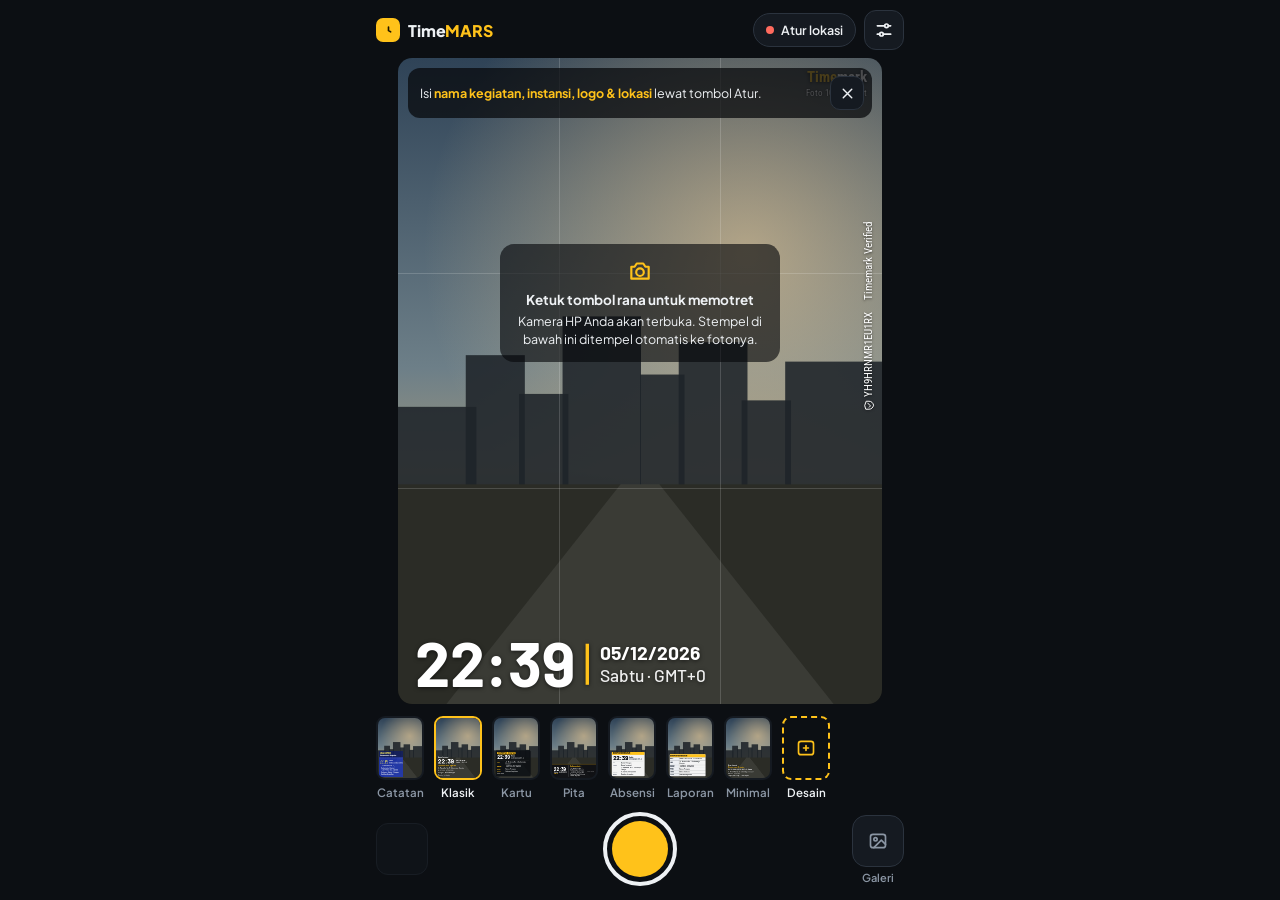
==== commit e76c79f4: "Add files via upload" ====
--- a/index.html
+++ b/index.html
@@ -14,7 +14,7 @@
 <link rel="manifest" href="./manifest.webmanifest" data-pwa>
 <link rel="icon" type="image/png" href="./icons/favicon.png" data-pwa>
 <link rel="apple-touch-icon" href="./icons/apple-touch-icon.png" data-pwa>
-  <script type="module" crossorigin src="./assets/index-Cd5jNPKS.js"></script>
+  <script type="module" crossorigin src="./assets/index-C73bx6b3.js"></script>
   <link rel="stylesheet" crossorigin href="./assets/style-ByRR3lUq.css">
 </head>
 <body>
